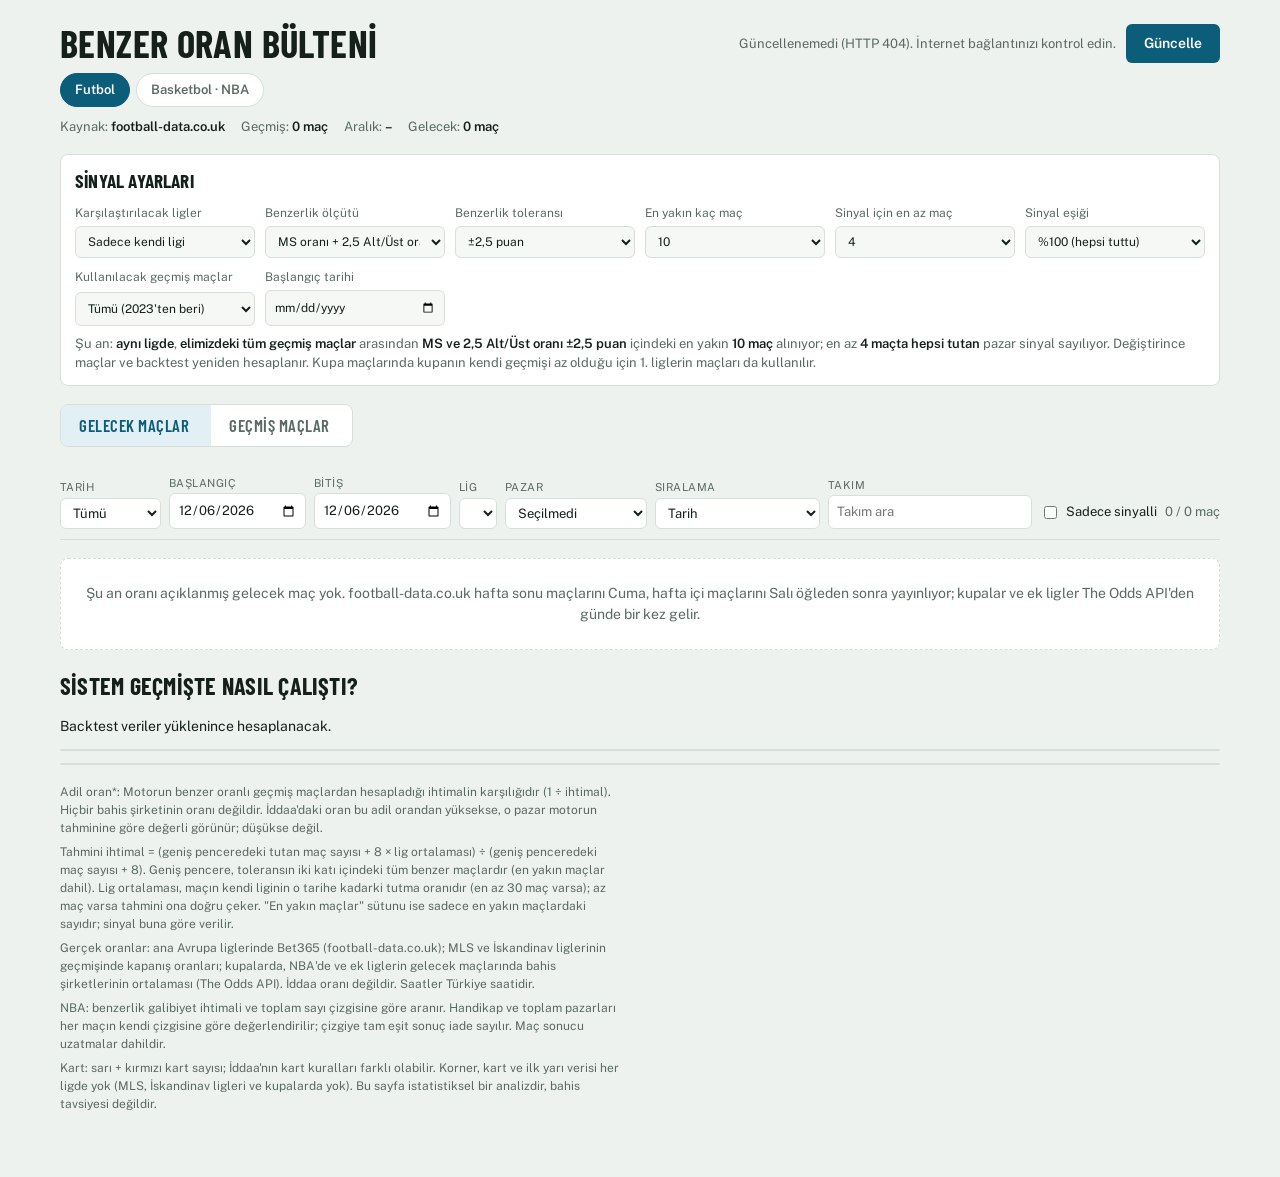
==== v1.html @ 1a9e3246 "Oran Bülteni v2: oranlardan model, 113 pazar, kendi oranını gir, geriye dönük test - index.html: yen" ====
<!doctype html>
<html lang="tr">
<head>
<meta charset="utf-8">
<meta name="viewport" content="width=device-width, initial-scale=1, viewport-fit=cover">
<title>Benzer Oran Bülteni</title>
<meta name="claude:viewport-fit-sides" content="cover">
<link rel="preconnect" href="https://fonts.googleapis.com">
<link rel="stylesheet" href="https://fonts.googleapis.com/css2?family=Barlow+Condensed:wght@500;600;700&family=Public+Sans:wght@400;500;600&family=IBM+Plex+Mono:wght@400;500&display=swap">
<style>
/* Düzen: başlıkta Güncelle tuşu ve Futbol / NBA seçimi; Gelecek / Geçmiş sekmeleri; filtre çubuğu (tarih, lig, pazar, sıralama); iddaa bülteni gibi maç satırları, açılınca tüm pazarlar ve benzer maçlar; üstte sinyal ayarları, altta backtest. */
:root {
  --bg: #eef2ef; --surface: #ffffff; --surface-2: #f6f8f6; --ink: #142019; --muted: #5a6a61; --line: #d6dfd8;
  --accent: #0b5d7a; --accent-soft: #e2eff4; --signal: #c98a06; --signal-soft: #fdf3dc;
  --hit: #1c8a55; --hit-soft: #e3f4ea; --miss: #c2410c; --miss-soft: #fbe9e1; --on-accent: #ffffff; --est: #7a4fb0;
  --f-display: "Barlow Condensed", "Arial Narrow", "Roboto Condensed", sans-serif;
  --f-body: "Public Sans", "Segoe UI", system-ui, -apple-system, sans-serif;
  --f-mono: "IBM Plex Mono", ui-monospace, "SFMono-Regular", Menlo, Consolas, monospace;
  color-scheme: light;
}
@media (prefers-color-scheme: dark) { :root:not([data-theme="light"]) {
  --bg: #0e1411; --surface: #151d19; --surface-2: #1a241f; --ink: #e5ece8; --muted: #95a59c; --line: #26332c;
  --accent: #62b6d3; --accent-soft: #15303a; --signal: #f0b43c; --signal-soft: #3a2d10;
  --hit: #4cc38a; --hit-soft: #133224; --miss: #f08158; --miss-soft: #3a1d12; --on-accent: #0e1411; --est: #c3a1ef; color-scheme: dark; } }
:root[data-theme="dark"] {
  --bg: #0e1411; --surface: #151d19; --surface-2: #1a241f; --ink: #e5ece8; --muted: #95a59c; --line: #26332c;
  --accent: #62b6d3; --accent-soft: #15303a; --signal: #f0b43c; --signal-soft: #3a2d10;
  --hit: #4cc38a; --hit-soft: #133224; --miss: #f08158; --miss-soft: #3a1d12; --on-accent: #0e1411; --est: #c3a1ef; color-scheme: dark; }
* { box-sizing: border-box; }
[hidden] { display: none !important; }
body { margin: 0; background: var(--bg); color: var(--ink); font: 14px/1.5 var(--f-body);
  padding-left: max(16px, env(safe-area-inset-left, 0px)); padding-right: max(16px, env(safe-area-inset-right, 0px)); }
body::before { content: ""; position: fixed; inset: 0 0 auto; height: env(safe-area-inset-top, 0px); z-index: 10; background: var(--bg); }
.wrap { max-width: 1160px; margin: 0 auto; padding-block: 24px 64px; display: grid; gap: 18px; }
h1, h2, h3 { font-family: var(--f-display); font-weight: 700; letter-spacing: .01em; margin: 0; text-wrap: balance; }
h1 { font-size: 2.4rem; line-height: 1; text-transform: uppercase; }
h2 { font-size: 1.5rem; text-transform: uppercase; }
a { color: var(--accent); }
.muted { color: var(--muted); }
header.top { display: grid; gap: 10px; }
.hrow { display: flex; flex-wrap: wrap; gap: 12px 20px; align-items: center; justify-content: space-between; }
.upd { display: flex; align-items: center; gap: 10px; flex-wrap: wrap; }
.upd-durum { font-size: 13px; color: var(--muted); }
.meta { display: flex; flex-wrap: wrap; gap: 6px 16px; color: var(--muted); font-size: 13px; }
.meta b { color: var(--ink); font-weight: 600; }
.btn { font: inherit; font-weight: 600; color: var(--on-accent); background: var(--accent); border: 0; border-radius: 6px; padding: 9px 18px; cursor: pointer; }
.btn[disabled] { opacity: .6; cursor: progress; }
.btn:focus-visible, select:focus-visible, input:focus-visible, summary:focus-visible { outline: 2px solid var(--accent); outline-offset: 2px; }
.tabs { display: inline-flex; border: 1px solid var(--line); border-radius: 8px; overflow: hidden; background: var(--surface); justify-self: start; }
.tabs button { font: inherit; font-family: var(--f-display); font-size: 1.05rem; font-weight: 600; text-transform: uppercase; letter-spacing: .03em; color: var(--muted); background: transparent; border: 0; padding: 8px 18px; cursor: pointer; }
.tabs button[aria-selected="true"] { background: var(--accent-soft); color: var(--accent); }
.tabs button span { font-family: var(--f-mono); font-size: 12px; margin-left: 4px; }
.spor { display: inline-flex; gap: 6px; flex-wrap: wrap; }
.spor button { font: inherit; font-weight: 600; font-size: 13px; color: var(--muted); background: var(--surface); border: 1px solid var(--line); border-radius: 999px; padding: 6px 14px; cursor: pointer; }
.spor button[aria-pressed="true"] { color: var(--on-accent); background: var(--accent); border-color: var(--accent); }
.spor button:focus-visible, .tabs button:focus-visible { outline: 2px solid var(--accent); outline-offset: 2px; }
.bar { background: var(--bg); padding-block: 10px; display: flex; flex-wrap: wrap; gap: 8px; align-items: end; border-bottom: 1px solid var(--line); }
@media (min-width: 900px) { .bar { position: sticky; top: env(safe-area-inset-top, 0px); z-index: 5; } }
.bar label { display: grid; gap: 2px; font-size: 11px; color: var(--muted); text-transform: uppercase; letter-spacing: .04em; }
.bar select, .bar input { font: inherit; font-size: 13px; color: var(--ink); background: var(--surface); border: 1px solid var(--line); border-radius: 6px; padding: 6px 8px; min-width: 0; max-width: 100%; text-transform: none; letter-spacing: 0; }
.bar .grow { flex: 1 1 160px; }
.bar .grow input { width: 100%; }
.bar .chk { display: inline-flex; grid-auto-flow: column; gap: 6px; align-items: center; font-size: 13px; color: var(--ink); text-transform: none; letter-spacing: 0; padding-bottom: 7px; }
.count { margin-left: auto; color: var(--muted); font-size: 13px; padding-bottom: 7px; }
.banner { background: var(--accent-soft); border: 1px solid var(--line); border-radius: 8px; padding: 10px 14px; font-size: 13px; }
.day h3 { font-size: 1.15rem; text-transform: uppercase; color: var(--muted); padding: 14px 2px 6px; }
.list { display: grid; gap: 6px; }
.fx { background: var(--surface); border: 1px solid var(--line); border-radius: 8px; }
.fx > button { all: unset; box-sizing: border-box; width: 100%; cursor: pointer; display: grid; align-items: center; gap: 6px 14px;
  grid-template-columns: 58px 50px minmax(0, 1fr) auto auto auto 16px; padding: 10px 12px; }
.fx > button:focus-visible { outline: 2px solid var(--accent); outline-offset: -2px; border-radius: 8px; }
.time { font-family: var(--f-mono); font-size: 13px; line-height: 1.25; }
.time small { display: block; color: var(--muted); font-size: 11px; }
.lg { font-family: var(--f-display); font-weight: 600; font-size: 13px; letter-spacing: .04em; color: var(--accent); background: var(--accent-soft); border-radius: 4px; padding: 1px 6px; justify-self: start; }
.teams { min-width: 0; font-weight: 600; overflow-wrap: anywhere; }
.teams .res { font-family: var(--f-mono); font-weight: 500; margin-left: 8px; color: var(--muted); white-space: nowrap; }
.teams .gec { font-size: 11px; font-weight: 500; margin-left: 6px; padding: 0 6px; border-radius: 999px; border: 1px dashed var(--muted); color: var(--muted); white-space: nowrap; }
.odds { display: flex; gap: 4px; }
.odd { font-family: var(--f-mono); font-size: 13px; min-width: 46px; text-align: center; padding: 3px 4px; border-radius: 4px; background: var(--surface-2); border: 1px solid var(--line); }
.odd small { display: block; font-size: 10px; color: var(--muted); font-family: var(--f-body); }
.pick { font-size: 12px; border: 1px dashed var(--est); border-radius: 6px; padding: 3px 8px; display: grid; line-height: 1.3; min-width: 120px; }
.pick b { font-family: var(--f-mono); font-weight: 500; font-size: 13px; }
.pick .e { color: var(--est); font-family: var(--f-mono); }
.pick.hit { border-style: solid; border-color: var(--hit); background: var(--hit-soft); }
.pick.miss { border-style: solid; border-color: var(--miss); background: var(--miss-soft); }
.pick-bos { display: none; }
.chips { display: flex; flex-wrap: wrap; gap: 4px; justify-content: flex-end; max-width: 260px; }
.chip { font-size: 12px; padding: 2px 8px; border-radius: 999px; background: var(--signal-soft); color: var(--ink); border: 1px solid var(--signal); white-space: nowrap; }
.chip.hit { background: var(--hit-soft); border-color: var(--hit); }
.chip.miss { background: var(--miss-soft); border-color: var(--miss); }
.chip.none { background: transparent; border-color: var(--line); color: var(--muted); }
.caret { color: var(--muted); transition: transform .15s; }
.fx.open .caret { transform: rotate(90deg); }
@media (prefers-reduced-motion: reduce) { .caret { transition: none; } }
.fx:not(.open) > .detail { display: none; }
.detail { border-top: 1px solid var(--line); padding: 12px; display: grid; gap: 14px; }
.legend { display: flex; flex-wrap: wrap; gap: 6px 16px; font-size: 12px; color: var(--muted); }
.legend .e { color: var(--est); font-weight: 600; }
.scroll { overflow-x: auto; }
table { border-collapse: collapse; width: 100%; font-size: 13px; }
th { text-align: left; font-weight: 600; font-size: 11px; text-transform: uppercase; letter-spacing: .05em; color: var(--muted); padding: 6px 8px; border-bottom: 1px solid var(--line); white-space: nowrap; }
td { padding: 5px 8px; border-bottom: 1px solid var(--line); white-space: nowrap; }
td.n, th.n { text-align: right; font-family: var(--f-mono); font-variant-numeric: tabular-nums; }
td.est { color: var(--est); }
tr.grp td { font-family: var(--f-display); font-weight: 600; font-size: 13px; text-transform: uppercase; letter-spacing: .05em; color: var(--muted); background: var(--surface-2); padding-top: 8px; }
tr.sig td:first-child { box-shadow: inset 3px 0 0 var(--signal); }
.mk { display: inline-block; padding: 0 4px; border-radius: 3px; }
.mk.on { background: var(--accent-soft); color: var(--accent); font-weight: 600; }
.ok { color: var(--hit); font-weight: 600; }
.no { color: var(--miss); font-weight: 600; }
.empty { padding: 24px; text-align: center; color: var(--muted); background: var(--surface); border: 1px dashed var(--line); border-radius: 8px; }
.panel { background: var(--surface); border: 1px solid var(--line); border-radius: 8px; padding: 12px 14px; display: grid; gap: 8px; }
.panel h2 { font-size: 1.2rem; }
.form { display: grid; grid-template-columns: repeat(auto-fit, minmax(170px, 1fr)); gap: 10px; }
.ayar-ozet { margin: 0; font-size: 13px; color: var(--muted); }
.ayar-ozet b { color: var(--ink); font-weight: 600; }
.form label { display: grid; gap: 4px; font-size: 12px; color: var(--muted); }
.form select, .form input { font: inherit; color: var(--ink); background: var(--surface-2); border: 1px solid var(--line); border-radius: 6px; padding: 7px 8px; min-width: 0; }
section.bt { display: grid; gap: 12px; }
.bt .lead { max-width: 75ch; margin: 0; }
.bt table td.good { color: var(--hit); font-weight: 600; }
.bt table td.bad { color: var(--miss); font-weight: 600; }
.bt-wrap { background: var(--surface); border: 1px solid var(--line); border-radius: 8px; }
.foot { font-size: 12px; color: var(--muted); max-width: 80ch; display: grid; gap: 6px; }
.foot p { margin: 0; }
@media (max-width: 820px) {
  .fx > button { grid-template-columns: 50px 46px minmax(0, 1fr) 16px; }
  .fx > button .odds, .fx > button .pick, .fx > button .chips { grid-column: 1 / -1; }
  .fx > button .chips { justify-content: flex-start; max-width: none; }
  .fx > button .caret { grid-row: 1; grid-column: 4; }
  h1 { font-size: 1.9rem; }
}
</style>

</head>
<body>
<div class="wrap">
  <header class="top">
    <div class="hrow">
      <h1>Benzer Oran Bülteni</h1>
      <div class="upd"><span class="upd-durum" id="upd-durum"></span><button class="btn" type="button" id="guncelle">Güncelle</button></div>
    </div>
    <div class="spor" role="group" aria-label="Spor">
      <button type="button" id="spor-futbol" aria-pressed="true">Futbol</button>
      <button type="button" id="spor-nba" aria-pressed="false">Basketbol · NBA</button>
    </div>
    <div class="meta" id="meta"><span>Veri yükleniyor…</span></div>
  </header>

  <section class="panel" id="ayarlar" aria-labelledby="ayar-baslik">
    <h2 id="ayar-baslik">Sinyal ayarları</h2>
    <div class="form">
      <label for="a-havuz" id="s-havuz">Karşılaştırılacak ligler
        <select id="a-havuz"><option value="kendi">Sadece kendi ligi</option><option value="ulke">Aynı ülkenin ligleri</option><option value="seviye">Aynı seviyedeki ligler (ör. tüm 1. ligler)</option><option value="tum">Tüm ligler</option></select></label>
      <label for="a-au" id="s-au">Benzerlik ölçütü
        <select id="a-au"><option value="msau">MS oranı + 2,5 Alt/Üst oranı</option><option value="ms">Sadece MS oranı</option></select></label>
      <label for="a-tol">Benzerlik toleransı
        <select id="a-tol"><option value="0.015">±1,5 puan</option><option value="0.02">±2 puan</option><option value="0.025">±2,5 puan</option><option value="0.03">±3 puan</option><option value="0.04">±4 puan</option><option value="0.05">±5 puan</option></select></label>
      <label for="a-ttol" id="s-ttol" hidden>Toplam sayı çizgisi toleransı
        <select id="a-ttol"><option value="2">±2 sayı</option><option value="3">±3 sayı</option><option value="4">±4 sayı</option><option value="6">±6 sayı</option><option value="8">±8 sayı</option></select></label>
      <label for="a-max">En yakın kaç maç
        <select id="a-max"><option>5</option><option>8</option><option>10</option><option>15</option><option>20</option><option>30</option></select></label>
      <label for="a-min">Sinyal için en az maç
        <select id="a-min"><option>3</option><option>4</option><option>5</option><option>6</option><option>8</option><option>10</option></select></label>
      <label for="a-esik">Sinyal eşiği
        <select id="a-esik"><option value="1">%100 (hepsi tuttu)</option><option value="0.9">%90</option><option value="0.8">%80</option></select></label>
      <label for="a-gecmis">Kullanılacak geçmiş maçlar
        <select id="a-gecmis"><option value="tum">Tümü (2023'ten beri)</option><option value="sezon">Bu sezon</option><option value="2sezon">Son 2 sezon</option><option value="12ay">Son 12 ay</option><option value="6ay">Son 6 ay</option><option value="ozel">Seçtiğim tarihten itibaren</option></select></label>
      <label for="a-gbas">Başlangıç tarihi
        <input type="date" id="a-gbas"></label>
    </div>
    <p class="ayar-ozet" id="ayar-ozet"></p>
  </section>

  <div class="tabs" role="tablist" aria-label="Maçlar">
    <button type="button" role="tab" id="tab-g" aria-selected="true">Gelecek maçlar<span id="n-g"></span></button>
    <button type="button" role="tab" id="tab-p" aria-selected="false">Geçmiş maçlar<span id="n-p"></span></button>
  </div>

  <div class="bar">
    <label for="f-hizli">Tarih
      <select id="f-hizli"></select></label>
    <label for="f-bas">Başlangıç <input type="date" id="f-bas"></label>
    <label for="f-bit">Bitiş <input type="date" id="f-bit"></label>
    <label for="f-lig">Lig <select id="f-lig"></select></label>
    <label for="f-pazar">Pazar <select id="f-pazar"></select></label>
    <label for="f-sira">Sıralama <select id="f-sira"><option value="tarih">Tarih</option><option value="ihtimal">Seçili pazarın ihtimali</option></select></label>
    <label for="f-ara" class="grow">Takım <input id="f-ara" type="search" placeholder="Takım ara"></label>
    <label class="chk"><input id="f-sinyal" type="checkbox"> Sadece sinyalli</label>
    <span class="count" id="f-count"></span>
  </div>
  <div class="banner" id="banner" hidden></div>
  <div id="fixtures"><div class="empty">Veri yükleniyor…</div></div>

  <section class="bt">
    <h2>Sistem geçmişte nasıl çalıştı?</h2>
    <p class="lead" id="bt-lead">Backtest veriler yüklenince hesaplanacak.</p>
    <div class="bt-wrap scroll"><table id="bt-table"></table></div>
    <div class="bt-wrap scroll"><table id="bt-lig"></table></div>
  </section>

  <footer class="foot" id="foot"></footer>
</div>
<script>
(function () {
  "use strict";
  // ================================================================ sabitler
  const LIGLER = {
    E0: "İngiltere Premier Lig", E1: "İngiltere Championship", E2: "İngiltere League One", E3: "İngiltere League Two",
    EC: "İngiltere National League", SC0: "İskoçya Premiership", SC1: "İskoçya Championship", SC2: "İskoçya League One",
    SC3: "İskoçya League Two", D1: "Almanya Bundesliga", D2: "Almanya 2. Bundesliga", I1: "İtalya Serie A", I2: "İtalya Serie B",
    SP1: "İspanya La Liga", SP2: "İspanya La Liga 2", F1: "Fransa Ligue 1", F2: "Fransa Ligue 2", N1: "Hollanda Eredivisie",
    B1: "Belçika Pro Lig", P1: "Portekiz Liga", T1: "Türkiye Süper Lig", G1: "Yunanistan Süper Lig",
    USA: "ABD MLS", SWE: "İsveç Allsvenskan", NOR: "Norveç Eliteserien", DNK: "Danimarka Superliga", FIN: "Finlandiya Veikkausliiga",
    CL: "Şampiyonlar Ligi", EL: "Avrupa Ligi", ECL: "Konferans Ligi", NBA: "NBA"
  };
  const ULKE = { E0: "ENG", E1: "ENG", E2: "ENG", E3: "ENG", EC: "ENG", SC0: "SCO", SC1: "SCO", SC2: "SCO", SC3: "SCO", D1: "GER", D2: "GER",
    I1: "ITA", I2: "ITA", SP1: "ESP", SP2: "ESP", F1: "FRA", F2: "FRA", N1: "NED", B1: "BEL", P1: "POR", T1: "TUR", G1: "GRE",
    USA: "USA", SWE: "SWE", NOR: "NOR", DNK: "DNK", FIN: "FIN", CL: "EUR", EL: "EUR", ECL: "EUR" };
  const SEVIYE = { E0: 1, E1: 2, E2: 3, E3: 4, EC: 5, SC0: 1, SC1: 2, SC2: 3, SC3: 4, D1: 1, D2: 2, I1: 1, I2: 2, SP1: 1, SP2: 2,
    F1: 1, F2: 2, N1: 1, B1: 1, P1: 1, T1: 1, G1: 1, USA: 1, SWE: 1, NOR: 1, DNK: 1, FIN: 1, CL: 1, EL: 1, ECL: 1 };
  const KUPA = new Set(["CL", "EL", "ECL"]);
  const OK_AD = ["Bet365", "Piyasa ortalaması", "Pinnacle", "En yüksek oran", "Pinnacle (kapanış)", "Piyasa ortalaması (kapanış)", "Bahis şirketleri ortalaması"];

  const g = m => m.ms[0] + m.ms[1];
  // [kod, etiket, grup, gereken alan, test (null = iade), gerçek oran alanı]
  const FUTBOL_PAZARLAR = [
    ["MS1", "MS 1", "Maç sonucu", "ms", m => m.ms[0] > m.ms[1], "o1"],
    ["MSX", "MS X", "Maç sonucu", "ms", m => m.ms[0] === m.ms[1], "ox"],
    ["MS2", "MS 2", "Maç sonucu", "ms", m => m.ms[0] < m.ms[1], "o2"],
    ["CS1X", "Çifte şans 1X", "Maç sonucu", "ms", m => m.ms[0] >= m.ms[1]],
    ["CSX2", "Çifte şans X2", "Maç sonucu", "ms", m => m.ms[0] <= m.ms[1]],
    ["CS12", "Çifte şans 12", "Maç sonucu", "ms", m => m.ms[0] !== m.ms[1]],
    ["U15", "1,5 Üst", "Toplam gol", "ms", m => g(m) >= 2],
    ["A15", "1,5 Alt", "Toplam gol", "ms", m => g(m) <= 1],
    ["U25", "2,5 Üst", "Toplam gol", "ms", m => g(m) >= 3, "ou"],
    ["A25", "2,5 Alt", "Toplam gol", "ms", m => g(m) <= 2, "oa"],
    ["U35", "3,5 Üst", "Toplam gol", "ms", m => g(m) >= 4],
    ["A35", "3,5 Alt", "Toplam gol", "ms", m => g(m) <= 3],
    ["U45", "4,5 Üst", "Toplam gol", "ms", m => g(m) >= 5],
    ["A45", "4,5 Alt", "Toplam gol", "ms", m => g(m) <= 4],
    ["KGV", "KG Var", "Karşılıklı gol", "ms", m => m.ms[0] > 0 && m.ms[1] > 0],
    ["KGY", "KG Yok", "Karşılıklı gol", "ms", m => m.ms[0] === 0 || m.ms[1] === 0],
    ["EV05U", "Ev 0,5 Üst", "Ev sahibi golü", "ms", m => m.ms[0] >= 1],
    ["EV05A", "Ev 0,5 Alt", "Ev sahibi golü", "ms", m => m.ms[0] === 0],
    ["EV15U", "Ev 1,5 Üst", "Ev sahibi golü", "ms", m => m.ms[0] >= 2],
    ["EV15A", "Ev 1,5 Alt", "Ev sahibi golü", "ms", m => m.ms[0] <= 1],
    ["EV25U", "Ev 2,5 Üst", "Ev sahibi golü", "ms", m => m.ms[0] >= 3],
    ["DEP05U", "Dep 0,5 Üst", "Deplasman golü", "ms", m => m.ms[1] >= 1],
    ["DEP05A", "Dep 0,5 Alt", "Deplasman golü", "ms", m => m.ms[1] === 0],
    ["DEP15U", "Dep 1,5 Üst", "Deplasman golü", "ms", m => m.ms[1] >= 2],
    ["DEP15A", "Dep 1,5 Alt", "Deplasman golü", "ms", m => m.ms[1] <= 1],
    ["DEP25U", "Dep 2,5 Üst", "Deplasman golü", "ms", m => m.ms[1] >= 3],
    ["IY1", "İY 1", "İlk yarı", "iy", m => m.iy[0] > m.iy[1]],
    ["IYX", "İY X", "İlk yarı", "iy", m => m.iy[0] === m.iy[1]],
    ["IY2", "İY 2", "İlk yarı", "iy", m => m.iy[0] < m.iy[1]],
    ["IY05U", "İY 0,5 Üst", "İlk yarı", "iy", m => m.iy[0] + m.iy[1] >= 1],
    ["IY05A", "İY 0,5 Alt", "İlk yarı", "iy", m => m.iy[0] + m.iy[1] === 0],
    ["IY15U", "İY 1,5 Üst", "İlk yarı", "iy", m => m.iy[0] + m.iy[1] >= 2],
    ["IY15A", "İY 1,5 Alt", "İlk yarı", "iy", m => m.iy[0] + m.iy[1] <= 1],
    ["IYKGV", "İY KG Var", "İlk yarı", "iy", m => m.iy[0] > 0 && m.iy[1] > 0],
    ["IY2Y05U", "2. yarı 0,5 Üst", "İkinci yarı", "iy", m => g(m) - m.iy[0] - m.iy[1] >= 1],
    ["IY2Y15U", "2. yarı 1,5 Üst", "İkinci yarı", "iy", m => g(m) - m.iy[0] - m.iy[1] >= 2],
    ["K75U", "Korner 7,5 Üst", "Korner", "korner", m => m.korner >= 8],
    ["K85U", "Korner 8,5 Üst", "Korner", "korner", m => m.korner >= 9],
    ["K85A", "Korner 8,5 Alt", "Korner", "korner", m => m.korner <= 8],
    ["K95U", "Korner 9,5 Üst", "Korner", "korner", m => m.korner >= 10],
    ["K95A", "Korner 9,5 Alt", "Korner", "korner", m => m.korner <= 9],
    ["K105U", "Korner 10,5 Üst", "Korner", "korner", m => m.korner >= 11],
    ["K105A", "Korner 10,5 Alt", "Korner", "korner", m => m.korner <= 10],
    ["K115A", "Korner 11,5 Alt", "Korner", "korner", m => m.korner <= 11],
    ["C25U", "Kart 2,5 Üst", "Kart", "kart", m => m.kart >= 3],
    ["C35U", "Kart 3,5 Üst", "Kart", "kart", m => m.kart >= 4],
    ["C35A", "Kart 3,5 Alt", "Kart", "kart", m => m.kart <= 3],
    ["C45U", "Kart 4,5 Üst", "Kart", "kart", m => m.kart >= 5],
    ["C45A", "Kart 4,5 Alt", "Kart", "kart", m => m.kart <= 4],
    ["C55U", "Kart 5,5 Üst", "Kart", "kart", m => m.kart >= 6],
    ["C55A", "Kart 5,5 Alt", "Kart", "kart", m => m.kart <= 5]
  ];
  const fark = m => m.ms[0] - m.ms[1];
  const iade = (v, kosul) => v === 0 ? null : kosul;
  const bant = (a, b) => m => { const f = fark(m); return f >= a && f <= b; };
  const NBA_PAZARLAR = [
    ["N_MS1", "Ev sahibi kazanır", "Maç sonucu (uzatmalar dahil)", "ms", m => fark(m) > 0, "o1"],
    ["N_MS2", "Deplasman kazanır", "Maç sonucu (uzatmalar dahil)", "ms", m => fark(m) < 0, "o2"],
    ["N_HEV", "Ev handikabı kapatır", "Handikap (maçın kendi çizgisi)", "hnd", m => iade(fark(m) + m.hnd, fark(m) + m.hnd > 0), "hO1"],
    ["N_HDEP", "Deplasman handikabı kapatır", "Handikap (maçın kendi çizgisi)", "hnd", m => iade(fark(m) + m.hnd, fark(m) + m.hnd < 0), "hO2"],
    ["N_UST", "Toplam Üst", "Toplam sayı (maçın kendi çizgisi)", "tot", m => iade(g(m) - m.tot, g(m) > m.tot), "tO"],
    ["N_ALT", "Toplam Alt", "Toplam sayı (maçın kendi çizgisi)", "tot", m => iade(g(m) - m.tot, g(m) < m.tot), "tU"],
    ["N_EVU", "Ev takım toplamı Üst", "Takım sayıları (çizgiden hesaplanan)", "evT", m => iade(m.ms[0] - m.evT, m.ms[0] > m.evT)],
    ["N_EVA", "Ev takım toplamı Alt", "Takım sayıları (çizgiden hesaplanan)", "evT", m => iade(m.ms[0] - m.evT, m.ms[0] < m.evT)],
    ["N_DEPU", "Deplasman takım toplamı Üst", "Takım sayıları (çizgiden hesaplanan)", "depT", m => iade(m.ms[1] - m.depT, m.ms[1] > m.depT)],
    ["N_DEPA", "Deplasman takım toplamı Alt", "Takım sayıları (çizgiden hesaplanan)", "depT", m => iade(m.ms[1] - m.depT, m.ms[1] < m.depT)],
    ["N_E1", "Ev 1-5 farkla", "Kazanma farkı", "ms", bant(1, 5)],
    ["N_E6", "Ev 6-10 farkla", "Kazanma farkı", "ms", bant(6, 10)],
    ["N_E11", "Ev 11-15 farkla", "Kazanma farkı", "ms", bant(11, 15)],
    ["N_E16", "Ev 16+ farkla", "Kazanma farkı", "ms", bant(16, 999)],
    ["N_D1", "Deplasman 1-5 farkla", "Kazanma farkı", "ms", bant(-5, -1)],
    ["N_D6", "Deplasman 6-10 farkla", "Kazanma farkı", "ms", bant(-10, -6)],
    ["N_D11", "Deplasman 11-15 farkla", "Kazanma farkı", "ms", bant(-15, -11)],
    ["N_D16", "Deplasman 16+ farkla", "Kazanma farkı", "ms", bant(-999, -16)],
    ["N_TEK", "Toplam tek", "Tek / çift", "ms", m => g(m) % 2 === 1],
    ["N_CIFT", "Toplam çift", "Tek / çift", "ms", m => g(m) % 2 === 0]
  ];
  function sporKur(ad, pazarlar) {
    const PZ = {}; pazarlar.forEach((p, i) => PZ[p[0]] = { label: p[1], grup: p[2], i });
    return { ad, PAZARLAR: pazarlar, PZ, P: pazarlar.length, TUM: [], GRUP: {}, FIK: [], ONEK: {}, HAVUZ: {}, SON_GUN: 0, ILK_GUN: 0, GECICI_SAY: 0 };
  }
  const SP = { futbol: sporKur("futbol", FUTBOL_PAZARLAR), nba: sporKur("nba", NBA_PAZARLAR) };
  const sporOf = m => m.lig === "NBA" ? SP.nba : SP.futbol;
  const sonucu = (pz, m) => { if (m[pz[3]] == null) return null; const r = pz[4](m); return r == null ? null : !!r; };

  // ================================================================ tarih
  const GMS = 864e5;
  const gunNo = (y, mo, d) => Math.round(Date.UTC(y, mo - 1, d) / GMS);
  const bugun = (() => { const n = new Date(); return gunNo(n.getFullYear(), n.getMonth() + 1, n.getDate()); })();
  const tOf = gn => new Date(gn * GMS);
  const iso = gn => tOf(gn).toISOString().slice(0, 10);
  const isoGun = s => { if (!s) return null; const [y, m, d] = s.split("-").map(Number); return gunNo(y, m, d); };
  const GUN = ["Pazar", "Pazartesi", "Salı", "Çarşamba", "Perşembe", "Cuma", "Cumartesi"];
  const AY = ["Ocak", "Şubat", "Mart", "Nisan", "Mayıs", "Haziran", "Temmuz", "Ağustos", "Eylül", "Ekim", "Kasım", "Aralık"];
  const uzunTarih = gn => { const d = tOf(gn); return d.getUTCDate() + " " + AY[d.getUTCMonth()] + " " + GUN[d.getUTCDay()]; };
  const kisaTarih = gn => { const d = tOf(gn); return String(d.getUTCDate()).padStart(2, "0") + "." + String(d.getUTCMonth() + 1).padStart(2, "0") + "." + String(d.getUTCFullYear()).slice(2); };
  const sezonBasi = gn => { const d = tOf(gn); const y = d.getUTCMonth() >= 6 ? d.getUTCFullYear() : d.getUTCFullYear() - 1; return gunNo(y, 7, 1); };

  // ================================================================ veri
  function sVektor(m) {
    const S = sporOf(m); if (!m.ms) return m;
    m.s = new Int8Array(S.P);
    for (let k = 0; k < S.P; k++) { const r = sonucu(S.PAZARLAR[k], m); m.s[k] = r == null ? -1 : r ? 1 : 0; }
    return m;
  }
  function mac(lig, gun, saat, ev, dep, o1, ox, o2, ou, oa, ms, iy, korner, kart, gecici, ok) {
    const s = 1 / o1 + 1 / ox + 1 / o2;
    const m = { lig, gun, saat: saat || "", ev, dep, o1, ox, o2, ou: ou || null, oa: oa || null,
      p1: (1 / o1) / s, px: (1 / ox) / s, p2: (1 / o2) / s, pu: null, ms: ms || null, iy: iy || null,
      korner: korner == null ? null : korner, kart: kart == null ? null : kart, gecici: !!gecici, ok: ok == null ? 0 : ok, s: null };
    if (ou && oa) { const su = 1 / ou + 1 / oa; m.pu = (1 / ou) / su; }
    return sVektor(m);
  }
  function nbaMac(gun, saat, ev, dep, ml1, ml2, hnd10, hO1, hO2, tot10, tO, tU, skor) {
    const o = x => x ? x / 100 : null, o1 = o(ml1), o2 = o(ml2), s = 1 / o1 + 1 / o2;
    const hnd = hnd10 == null ? null : hnd10 / 10, tot = tot10 == null ? null : tot10 / 10;
    const m = { lig: "NBA", gun, saat: saat || "", ev, dep, o1, o2, ox: null, p1: (1 / o1) / s, p2: (1 / o2) / s, px: 0,
      hnd, hO1: o(hO1), hO2: o(hO2), tot, tO: o(tO), tU: o(tU), pu: tot,
      evT: tot != null && hnd != null ? (tot - hnd) / 2 : null, depT: tot != null && hnd != null ? (tot + hnd) / 2 : null,
      ms: skor || null, iy: null, korner: null, kart: null, gecici: false, ok: 6, s: null };
    return sVektor(m);
  }
  const mKey = m => m.lig + "|" + m.gun + "|" + m.ev + "|" + m.dep;
  let OLUSTURMA = null, ODDS_API = null;
  function veriAc(V) {
    const T = V.takim, L = V.lig, o = x => x ? x / 100 : null;
    const F = SP.futbol, N = SP.nba;
    const sonuclu = (r, gec) => mac(L[r[0]], r[1], r[2], T[r[3]], T[r[4]], r[11] / 100, r[12] / 100, r[13] / 100, o(r[14]), o(r[15]),
      [r[5], r[6]], r[7] == null ? null : [r[7], r[8]], r[9], r[10], gec, r[16]);
    F.TUM = V.m.map(r => sonuclu(r, false));
    const var_ = new Set(F.TUM.map(mKey));
    const gec = (V.g || []).map(r => sonuclu(r, true)).filter(m => !var_.has(mKey(m)));
    F.GECICI_SAY = gec.length; gec.forEach(m => { F.TUM.push(m); var_.add(mKey(m)); });
    F.FIK = (V.f || []).map(r => mac(L[r[0]], r[1], r[2], T[r[3]], T[r[4]], r[5] / 100, r[6] / 100, r[7] / 100, o(r[8]), o(r[9]),
      null, null, null, null, false, r[10])).filter(m => !var_.has(mKey(m)));
    const nb = V.nba || { m: [], f: [] };
    N.TUM = nb.m.map(r => nbaMac(r[0], r[1], T[r[2]], T[r[3]], r[6], r[7], r[8], r[9], r[10], r[11], r[12], r[13], [r[4], r[5]]));
    N.FIK = nb.f.map(r => nbaMac(r[0], r[1], T[r[2]], T[r[3]], r[4], r[5], r[6], r[7], r[8], r[9], r[10], r[11], null));
    OLUSTURMA = V.olusturma || null; ODDS_API = V.odds_api || null;
    for (const S of [F, N]) {
      S.GRUP = {};
      S.TUM.forEach(m => (S.GRUP[m.lig] = S.GRUP[m.lig] || []).push(m));
      Object.values(S.GRUP).forEach(l => l.sort((a, b) => a.gun - b.gun || a.saat.localeCompare(b.saat)));
      S.SON_GUN = S.TUM.reduce((a, m) => Math.max(a, m.gun), 0);
      S.ILK_GUN = S.TUM.reduce((a, m) => Math.min(a, m.gun), Infinity);
      onekHazirla(S); havuzKur(S);
    }
  }
  // Her lig için pazar bazında birikimli sayılar (lig ortalamasını hızlı vermek için)
  function onekHazirla(S) {
    S.ONEK = {};
    for (const [lk, l] of Object.entries(S.GRUP)) {
      const N = l.length, P = S.P, n = new Int32Array((N + 1) * P), h = new Int32Array((N + 1) * P);
      for (let i = 0; i < N; i++) { const s = l[i].s; for (let k = 0; k < P; k++) {
        n[(i + 1) * P + k] = n[i * P + k] + (s[k] < 0 ? 0 : 1); h[(i + 1) * P + k] = h[i * P + k] + (s[k] > 0 ? 1 : 0); } }
      S.ONEK[lk] = { n, h };
    }
  }
  function ligOrt(S, lk, bas, bitis, k) {
    const o = S.ONEK[lk]; if (!o) return null;
    const n = o.n[bitis * S.P + k] - o.n[bas * S.P + k];
    return n >= 30 ? (o.h[bitis * S.P + k] - o.h[bas * S.P + k]) / n : null;
  }
  const ONCUL = 8; // az veride tahmini lig ortalamasına çeken ağırlık (8 sanal maç)

  // Karşılaştırma havuzu: benzer maçların aranacağı maç grubu
  function havuzAnahtar(S, lig) {
    if (S.ad === "nba") return "NBA";
    if (A.havuz === "tum") return "*";
    if (KUPA.has(lig)) return A.havuz === "seviye" ? "S:1" : "K:" + lig; // kupalar: kendi kupası + 1. ligler
    if (A.havuz === "ulke") return "U:" + ULKE[lig];
    if (A.havuz === "seviye") return "S:" + SEVIYE[lig];
    return lig;
  }
  function uye(anahtar, m) {
    if (anahtar === "*" || anahtar === "NBA") return true;
    const t = anahtar.slice(0, 2), v = anahtar.slice(2);
    if (t === "K:") return m.lig === v || SEVIYE[m.lig] === 1;
    if (t === "U:") return ULKE[m.lig] === v;
    if (t === "S:") return String(SEVIYE[m.lig]) === v;
    return m.lig === anahtar;
  }
  function havuzKur(S) {
    S.HAVUZ = {};
    const anahtarlar = new Set(S.TUM.concat(S.FIK).map(m => havuzAnahtar(S, m.lig)));
    for (const k of anahtarlar) {
      const l = S.TUM.filter(m => uye(k, m)).sort((a, b) => a.gun - b.gun || a.saat.localeCompare(b.saat));
      const N = l.length, G = new Int32Array(N), P1 = new Float64Array(N), P2 = new Float64Array(N), PX = new Float64Array(N), PU = new Float64Array(N);
      let puSay = 0;
      l.forEach((m, i) => { G[i] = m.gun; P1[i] = m.p1; P2[i] = m.p2; PX[i] = m.px; PU[i] = m.pu == null ? NaN : m.pu; if (m.pu != null) puSay++; });
      S.HAVUZ[k] = { l, G, P1, P2, PX, PU, puOran: N ? puSay / N : 0 };
    }
  }

  // ================================================================ analiz
  function bitisBul(l, gun) { let lo = 0, hi = l.length; while (lo < hi) { const md = (lo + hi) >> 1; if (l[md].gun < gun) lo = md + 1; else hi = md; } return lo; }
  function bitisBulG(G, gun) { let lo = 0, hi = G.length; while (lo < hi) { const md = (lo + hi) >> 1; if (G[md] < gun) lo = md + 1; else hi = md; } return lo; }
  // yakin: ±tol içinde (mesafeyle), genis: ±2·tol içinde. tolU: toplam çizgisi toleransı (futbolda ihtimal, NBA'de sayı).
  function tara(t, H, bas, bitis, tol, tolU, auVar) {
    const tol2 = tol * 2, tolU2 = tolU * 2, oran = tolU ? tol / tolU : 1, yakin = [], genis = [];
    const a1 = t.p1, a2 = t.p2, ax = t.px, au = t.pu;
    const P1 = H.P1, P2 = H.P2, PX = H.PX, PU = H.PU;
    for (let i = bas; i < bitis; i++) {
      const d1 = Math.abs(a1 - P1[i]); if (d1 > tol2) continue;
      const d2 = Math.abs(a2 - P2[i]); if (d2 > tol2) continue;
      let d = d1 > d2 ? d1 : d2; const dx = Math.abs(ax - PX[i]); if (dx > d) d = dx;
      if (auVar) { const pu = PU[i]; if (pu !== pu) continue; const du = Math.abs(au - pu); if (du > tolU2) continue; const dn = du * oran; if (dn > d) d = dn; }
      genis.push(i); if (d <= tol) yakin.push([d, i]);
    }
    yakin.sort((x, y) => x[0] - y[0] || H.G[y[1]] - H.G[x[1]]);
    return { yakin, genis };
  }
  function sinirlar(t) {
    const S = sporOf(t), H = S.HAVUZ[havuzAnahtar(S, t.lig)], L = S.GRUP[t.lig] || [];
    const tolU = S.ad === "nba" ? A.ttol : A.tol;
    const auVar = t.pu != null && H != null && H.puOran > 0.5 && (S.ad === "nba" || A.au !== "ms");
    return { S, H, tolU, auVar, bas: H ? (GBAS == null ? 0 : bitisBulG(H.G, GBAS)) : 0, bitis: H ? bitisBulG(H.G, t.gun) : 0,
      la: GBAS == null ? 0 : bitisBul(L, GBAS), lb: bitisBul(L, t.gun) };
  }
  function analiz(t) {
    const { S, H, tolU, auVar, bas, bitis, la, lb } = sinirlar(t), P = S.P;
    const n = new Int32Array(P), h = new Int32Array(P), gn = new Int32Array(P), gh = new Int32Array(P);
    let benzer = [];
    if (H && bitis > bas) {
      const { yakin, genis } = tara(t, H, bas, bitis, A.tol, tolU, auVar);
      const sec = yakin.slice(0, A.max).map(x => x[1]), secSet = new Set(sec);
      benzer = sec.map(i => H.l[i]);
      for (const i of sec) { const s = H.l[i].s; for (let k = 0; k < P; k++) if (s[k] >= 0) { n[k]++; h[k] += s[k]; } }
      for (const i of genis) { if (secSet.has(i)) continue; const s = H.l[i].s; for (let k = 0; k < P; k++) if (s[k] >= 0) { gn[k]++; gh[k] += s[k]; } }
    }
    const pazar = S.PAZARLAR.map((pz, k) => {
      const tn = n[k] + gn[k], lo = ligOrt(S, t.lig, la, lb, k);
      const tah = lo == null ? (tn ? (h[k] + gh[k]) / tn : null) : (h[k] + gh[k] + ONCUL * lo) / (tn + ONCUL);
      return { kod: pz[0], n: n[k], h: h[k], normal: gn[k] ? gh[k] / gn[k] : null, ng: gn[k], tah, tn, lo, gh: gh[k],
        sinyal: n[k] >= A.min && n[k] > 0 && h[k] / n[k] >= A.esik - 1e-9 };
    });
    return { benzer, pazar, auVar };
  }

  // Backtest: her maç sadece kendinden önceki maçlarla analiz edilir. Parça parça çalışır, sayfa donmaz.
  async function backtest(S, iptal, ilerle) {
    const P = S.P;
    const testBas = S.ad === "nba" ? Math.max(S.ILK_GUN + 21, GBAS == null ? -Infinity : GBAS)
      : Math.max(gunNo(tOf(sezonBasi(S.ILK_GUN)).getUTCFullYear() + 1, 7, 1), GBAS == null ? -Infinity : GBAS);
    const top = {}; S.PAZARLAR.forEach(p => top[p[0]] = { s: 0, t: 0, nt: 0, pt: 0, pn: 0, kar: 0, on: 0, tn: 0, th: 0 });
    const lig = {}; let testMac = 0;
    const hedefler = [];
    for (const l of Object.values(S.GRUP)) for (const t of l) if (t.gun >= testBas) hedefler.push(t);
    const n = new Int32Array(P), h = new Int32Array(P);
    for (let j = 0; j < hedefler.length; j++) {
      if (j % 300 === 0) { await new Promise(r => setTimeout(r, 0)); if (iptal()) return null; ilerle(Math.round(j / hedefler.length * 100)); }
      const t = hedefler[j]; testMac++;
      for (let k = 0; k < P; k++) if (t.s[k] >= 0) { top[S.PAZARLAR[k][0]].tn++; top[S.PAZARLAR[k][0]].th += t.s[k]; }
      const { H, tolU, auVar, bas, bitis } = sinirlar(t);
      if (!H || bitis <= bas) continue;
      const { yakin, genis } = tara(t, H, bas, bitis, A.tol, tolU, auVar);
      const sec = yakin.slice(0, A.max).map(x => x[1]);
      n.fill(0); h.fill(0);
      for (const i of sec) { const s = H.l[i].s; for (let k = 0; k < P; k++) if (s[k] >= 0) { n[k]++; h[k] += s[k]; } }
      let secSet = null;
      for (let k = 0; k < P; k++) {
        if (!(n[k] >= A.min && n[k] > 0 && h[k] / n[k] >= A.esik - 1e-9) || t.s[k] < 0) continue;
        if (!secSet) secSet = new Set(sec);
        let gn = 0, gh = 0; for (const i of genis) { if (secSet.has(i)) continue; const v = H.l[i].s[k]; if (v >= 0) { gn++; gh += v; } }
        const normal = gn ? gh / gn : 1, s = t.s[k], pz = S.PAZARLAR[k];
        const a = top[pz[0]]; a.s++; a.t += s; a.nt += normal;
        const oran = pz[5] ? t[pz[5]] : null;
        if (oran) {
          const es = { o1: "o2", o2: "o1", ox: null, ou: "oa", oa: "ou", hO1: "hO2", hO2: "hO1", tO: "tU", tU: "tO" }[pz[5]];
          const marj = pz[5] === "o1" || pz[5] === "ox" || pz[5] === "o2" ? (1 / t.o1 + 1 / t.o2 + (t.ox ? 1 / t.ox : 0)) : (t[es] ? 1 / oran + 1 / t[es] : null);
          if (marj) { a.pt += 1 / oran / marj; a.pn++; }
          a.on++; a.kar += s ? oran - 1 : -1;
        }
        const l = lig[t.lig] = lig[t.lig] || { s: 0, t: 0, nt: 0 }; l.s++; l.t += s; l.nt += normal;
      }
    }
    return { testMac, baslangic: testBas,
      satirlar: S.PAZARLAR.map(pz => { const a = top[pz[0]]; return { kod: pz[0], sinyal: a.s, tuttu: a.t, oran: a.s ? a.t / a.s : null,
        normal: a.s ? a.nt / a.s : null, genel: a.tn ? a.th / a.tn : null, piyasa: a.pn ? a.pt / a.pn : null, oranli: a.on, kar: a.on ? a.kar : null }; }),
      ligler: Object.entries(lig).map(([k, v]) => ({ lig: k, sinyal: v.s, tuttu: v.t, oran: v.t / v.s, normal: v.nt / v.s })) };
  }

  // ================================================================ yardımcılar
  const $ = id => document.getElementById(id);
  const el = (tag, cls, txt) => { const e = document.createElement(tag); if (cls) e.className = cls; if (txt != null) e.textContent = txt; return e; };
  const virgul = x => x == null ? "–" : Number(x).toFixed(2).replace(".", ",");
  const cizgi = x => x == null ? "–" : (x > 0 ? "+" : "") + String(x).replace(".", ",");
  const yuzde = x => x == null ? "–" : "%" + Math.round(x * 100);
  const binlik = x => Number(x).toLocaleString("tr-TR");
  const adil = p => p == null || p <= 0 ? "–" : virgul(Math.max(1.01, 1 / p));
  const sonucIdx = m => m.ms[0] > m.ms[1] ? 0 : m.ms[0] === m.ms[1] ? 1 : 2;
  const saklaAl = (k, v) => { try { const s = localStorage.getItem(k); return s ? JSON.parse(s) : v; } catch (e) { return v; } };
  const saklaYaz = (k, v) => { try { localStorage.setItem(k, JSON.stringify(v)); } catch (e) { } };

  // ================================================================ ayarlar
  const A = Object.assign({ tol: 0.025, max: 10, min: 4, esik: 1, gsec: "tum", gbas: null, havuz: "kendi", au: "msau", ttol: 4 }, saklaAl("bob-ayar", {}));
  if (!["kendi", "ulke", "seviye", "tum"].includes(A.havuz)) A.havuz = "kendi";
  if (!["msau", "ms"].includes(A.au)) A.au = "msau";
  $("a-havuz").value = A.havuz; $("a-au").value = A.au; $("a-ttol").value = String(A.ttol);
  $("a-tol").value = String(A.tol); $("a-max").value = String(A.max); $("a-min").value = String(A.min); $("a-esik").value = String(A.esik);
  let GBAS = null;
  function gbasHesapla() {
    const y = tOf(sezonBasi(bugun)).getUTCFullYear();
    if (A.gsec === "sezon") GBAS = sezonBasi(bugun);
    else if (A.gsec === "2sezon") GBAS = gunNo(y - 1, 7, 1);
    else if (A.gsec === "12ay") GBAS = bugun - 365;
    else if (A.gsec === "6ay") GBAS = bugun - 182;
    else if (A.gsec === "ozel") GBAS = isoGun(A.gbas);
    else GBAS = null;
    $("a-gecmis").value = A.gsec;
    $("a-gbas").value = GBAS == null ? "" : iso(GBAS);
  }
  gbasHesapla();
  let C = SP[saklaAl("bob-spor", "futbol")] || SP.futbol;
  function ayarOzet() {
    const o = $("ayar-ozet"); o.textContent = "";
    const zaman = el("b", null, GBAS == null ? "elimizdeki tüm geçmiş maçlar" : kisaTarih(GBAS) + " ve sonrasında oynanan maçlar");
    const sonu = [" alınıyor; en az ", el("b", null, A.min + " maçta"), " ", el("b", null, A.esik === 1 ? "hepsi tutan" : "%" + Math.round(A.esik * 100) + " ve üzeri tutan"),
      " pazar sinyal sayılıyor. Değiştirince maçlar ve backtest yeniden hesaplanır."];
    if (C.ad === "nba") {
      o.append("Şu an: NBA'de, ", zaman, " arasından galibiyet ihtimali ", el("b", null, "±" + (A.tol * 100).toLocaleString("tr-TR") + " puan"),
        " ve toplam sayı çizgisi ", el("b", null, "±" + A.ttol + " sayı"), " içindeki en yakın ", el("b", null, A.max + " maç"), ...sonu);
      return;
    }
    const HV = { kendi: "aynı ligde", ulke: "aynı ülkenin liglerinde", seviye: "aynı seviyedeki liglerde", tum: "tüm liglerde" };
    o.append("Şu an: ", el("b", null, HV[A.havuz]), ", ", zaman, " arasından ", el("b", null, A.au === "ms" ? "MS oranı" : "MS ve 2,5 Alt/Üst oranı"),
      " ", el("b", null, "±" + (A.tol * 100).toLocaleString("tr-TR") + " puan"), " içindeki en yakın ", el("b", null, A.max + " maç"), ...sonu,
      A.havuz !== "kendi" ? " Korner ve kart ortalamaları ligden lige çok değiştiği için bu pazarlarda kendi ligi daha güvenilirdir." : "",
      " Kupa maçlarında kupanın kendi geçmişi az olduğu için 1. liglerin maçları da kullanılır.");
  }
  function ayarGorunum() {
    const nba = C.ad === "nba";
    $("s-havuz").hidden = nba; $("s-au").hidden = nba; $("s-ttol").hidden = !nba;
  }
  function hepsiniYenile(havuzDa) {
    saklaYaz("bob-ayar", A); ayarOzet();
    if (havuzDa) { havuzKur(SP.futbol); havuzKur(SP.nba); }
    onbellek.clear(); listeHazirla(); btBaslat();
  }
  ["a-tol", "a-max", "a-min", "a-esik", "a-ttol", "a-au"].forEach(id => $(id).addEventListener("change", () => {
    A.tol = Number($("a-tol").value); A.max = Number($("a-max").value); A.min = Number($("a-min").value); A.esik = Number($("a-esik").value);
    A.ttol = Number($("a-ttol").value); A.au = $("a-au").value;
    hepsiniYenile(false);
  }));
  $("a-havuz").addEventListener("change", e => { A.havuz = e.target.value; hepsiniYenile(true); });
  $("a-gecmis").addEventListener("change", e => {
    A.gsec = e.target.value; if (A.gsec === "ozel" && !A.gbas) A.gbas = iso(sezonBasi(bugun));
    gbasHesapla(); hepsiniYenile(false);
  });
  $("a-gbas").addEventListener("change", e => {
    if (!e.target.value) { A.gsec = "tum"; A.gbas = null; } else { A.gsec = "ozel"; A.gbas = e.target.value; }
    gbasHesapla(); hepsiniYenile(false);
  });

  // ================================================================ filtreler
  const F = Object.assign({ pazar: {}, sira: "tarih" }, saklaAl("bob-filtre2", {}));
  if (typeof F.pazar !== "object" || !F.pazar) F.pazar = {};
  const seciliPazar = () => C.PZ[F.pazar[C.ad]] ? F.pazar[C.ad] : "";
  function pazarSecimi() {
    const fp = $("f-pazar"); fp.textContent = ""; fp.append(new Option("Seçilmedi", ""));
    let og = null;
    C.PAZARLAR.forEach(p => { if (!og || og.label !== p[2]) { og = document.createElement("optgroup"); og.label = p[2]; fp.append(og); } og.append(new Option(p[1], p[0])); });
    fp.value = seciliPazar(); $("f-sira").value = F.sira;
  }
  let gorunum = "g";
  const HIZLI = {
    g: [["tum", "Tümü"], ["bugun", "Bugün"], ["yarin", "Yarın"], ["3", "3 gün"], ["7", "7 gün"], ["ozel", "Özel aralık"]],
    p: [["7", "Son 7 gün"], ["dun", "Dün"], ["30", "Son 30 gün"], ["sezon", "Bu sezon"], ["ozel", "Özel aralık"]]
  };
  function hizliUygula(k) {
    let bas, bit;
    if (gorunum === "g") {
      const son = C.FIK.reduce((a, m) => Math.max(a, m.gun), bugun);
      if (k === "bugun") { bas = bit = bugun; } else if (k === "yarin") { bas = bit = bugun + 1; }
      else if (k === "3") { bas = bugun; bit = bugun + 2; } else if (k === "7") { bas = bugun; bit = bugun + 6; }
      else { bas = bugun; bit = Math.max(son, bugun); }
    } else {
      const son = C.SON_GUN || bugun - 1;
      if (k === "dun") { bas = bit = Math.min(bugun - 1, son); } else if (k === "30") { bas = son - 29; bit = son; }
      else if (k === "sezon") { bas = sezonBasi(son); bit = son; } else { bas = son - 6; bit = son; }
    }
    $("f-bas").value = iso(bas); $("f-bit").value = iso(bit);
  }
  function hizliDoldur() {
    const s = $("f-hizli"); s.textContent = "";
    HIZLI[gorunum].forEach(([v, t]) => s.append(new Option(t, v)));
    s.value = HIZLI[gorunum][0][0]; hizliUygula(s.value);
  }
  $("f-hizli").addEventListener("change", e => { if (e.target.value !== "ozel") { hizliUygula(e.target.value); listeHazirla(); } });
  ["f-bas", "f-bit"].forEach(id => $(id).addEventListener("change", () => { $("f-hizli").value = "ozel"; listeHazirla(); }));
  ["f-lig", "f-ara", "f-sinyal"].forEach(id => $(id).addEventListener("input", ciz));
  $("f-pazar").addEventListener("change", e => { F.pazar[C.ad] = e.target.value; if (!e.target.value && F.sira === "ihtimal") { F.sira = "tarih"; $("f-sira").value = "tarih"; } saklaYaz("bob-filtre2", F); ciz(); });
  $("f-sira").addEventListener("change", e => { F.sira = e.target.value; saklaYaz("bob-filtre2", F); ciz(); });
  function sekmeIsaretle() { $("tab-g").setAttribute("aria-selected", String(gorunum === "g")); $("tab-p").setAttribute("aria-selected", String(gorunum === "p")); }
  function sekme(v) { gorunum = v; sekmeIsaretle(); hizliDoldur(); listeHazirla(); }
  $("tab-g").addEventListener("click", () => sekme("g"));
  $("tab-p").addEventListener("click", () => sekme("p"));
  function sporSec(ad, ilk) {
    C = SP[ad]; saklaYaz("bob-spor", ad);
    $("spor-futbol").setAttribute("aria-pressed", String(ad === "futbol")); $("spor-nba").setAttribute("aria-pressed", String(ad === "nba"));
    ayarGorunum(); ayarOzet(); pazarSecimi(); metaCiz();
    if (!ilk) { gorunum = C.FIK.some(m => m.gun >= bugun) || !C.TUM.length ? "g" : "p"; sekmeIsaretle(); hizliDoldur(); listeHazirla(); btBaslat(); }
  }
  $("spor-futbol").addEventListener("click", () => sporSec("futbol"));
  $("spor-nba").addEventListener("click", () => sporSec("nba"));

  // ================================================================ liste
  const onbellek = new Map();
  let VIEW = [];
  function analizAl(t) {
    const k = mKey(t) + "|" + (t.ms ? 1 : 0);
    if (onbellek.has(k)) return onbellek.get(k);
    const r = analiz(t); onbellek.set(k, r); return r;
  }
  function listeHazirla() {
    const bas = isoGun($("f-bas").value), bit = isoGun($("f-bit").value);
    const kaynak = gorunum === "g" ? C.FIK.filter(m => m.gun >= bugun) : C.TUM;
    const sec = kaynak.filter(m => (bas == null || m.gun >= bas) && (bit == null || m.gun <= bit));
    VIEW = sec.map(t => Object.assign({ t }, analizAl(t)));
    $("n-g").textContent = C.FIK.filter(m => m.gun >= bugun).length || "";
    const fl = $("f-lig"), s = fl.value; fl.textContent = ""; fl.append(new Option(C.ad === "nba" ? "NBA" : "Tüm ligler", ""));
    if (C.ad !== "nba") [...new Set(VIEW.map(v => v.t.lig))].sort((a, b) => (LIGLER[a] || a).localeCompare(LIGLER[b] || b, "tr")).forEach(k => fl.append(new Option(LIGLER[k] || k, k)));
    fl.value = [...fl.options].some(o => o.value === s) ? s : "";
    const b = $("banner"), mesaj = [];
    if (gorunum === "p") mesaj.push("Geçmiş maçlarda her maç, sadece o maçtan önce oynanmış maçlarla analiz edilir. Sinyal etiketleri gerçek sonuca göre yeşil (tuttu) ya da kırmızı (tutmadı).");
    if (C.ad === "nba" && C.TUM.length < 300) mesaj.push("NBA geçmişi birikiyor: şu an " + binlik(C.TUM.length) + " maç var. Oranlar ve skorlar her gün kaydediliyor; benzer maç sayısı arttıkça analiz anlam kazanır.");
    b.hidden = !mesaj.length; b.textContent = mesaj.join(" ");
    ciz();
  }

  function oddBox(lbl, val, on, metin) { const b = el("div", "odd"); b.append(el("small", null, lbl), el("span", on ? "mk on" : null, metin != null ? metin : virgul(val))); return b; }
  function oranKutulari(f) {
    const od = el("div", "odds");
    if (f.lig === "NBA") {
      const fk = f.ms ? fark(f) : null;
      od.append(oddBox("Ev", f.o1, fk != null && fk > 0), oddBox("Dep", f.o2, fk != null && fk < 0),
        oddBox("Handikap", null, f.ms && f.hnd != null && fk + f.hnd > 0, f.hnd == null ? "–" : cizgi(f.hnd)),
        oddBox("Toplam", null, f.ms && f.tot != null && g(f) > f.tot, f.tot == null ? "–" : String(f.tot).replace(".", ",")));
      return od;
    }
    const s = f.ms ? sonucIdx(f) : -1;
    [["1", f.o1], ["X", f.ox], ["2", f.o2]].forEach(([l, o], i) => od.append(oddBox(l, o, i === s)));
    if (f.ou) { const gol = f.ms ? g(f) : null; od.append(oddBox("2,5 Ü", f.ou, gol != null && gol >= 3), oddBox("2,5 A", f.oa, gol != null && gol <= 2)); }
    return od;
  }

  function pazarTablo(v) {
    const S = sporOf(v.t), t = el("table"), h = t.createTHead().insertRow();
    const sonuclu = !!v.t.ms;
    ["Pazar", "En yakın maçlar", "Geniş pencere", "Lig ortalaması", "Tahmini ihtimal", "Adil oran*", "Gerçek oran"].concat(sonuclu ? ["Sonuç"] : []).forEach((x, i) => h.append(el("th", i ? "n" : null, x)));
    const b = t.createTBody(); let grup = null;
    v.pazar.forEach((p, k) => {
      if (!p.tn) return;
      const pz = S.PAZARLAR[k];
      if (pz[2] !== grup) { grup = pz[2]; const r = b.insertRow(); r.className = "grp"; const c = r.insertCell(); c.colSpan = sonuclu ? 8 : 7; c.textContent = grup; }
      const r = b.insertRow(); if (p.sinyal) r.className = "sig";
      r.insertCell().textContent = pz[1] + (p.sinyal ? " · sinyal" : "");
      const add = (txt, cls) => { const c = r.insertCell(); c.className = "n" + (cls ? " " + cls : ""); c.textContent = txt; return c; };
      add(p.n ? p.h + "/" + p.n : "–");
      add(p.tn ? (p.h + p.gh) + "/" + p.tn : "–");
      add(yuzde(p.lo));
      add(yuzde(p.tah) + (p.tn < 15 ? " (az veri)" : ""));
      add(adil(p.tah), "est");
      add(pz[5] && v.t[pz[5]] ? virgul(v.t[pz[5]]) : "–");
      if (sonuclu) { const s = sonucu(pz, v.t); add(s == null ? (v.t[pz[3]] == null ? "veri yok" : "iade") : s ? "Tuttu" : "Tutmadı", s == null ? "" : s ? "ok" : "no"); }
    });
    return t;
  }

  function benzerTablo(v) {
    const t = el("table"), h = t.createTHead().insertRow(), b = t.createTBody();
    const ligli = v.benzer.some(m => m.lig !== v.t.lig);
    const add = (r, txt, cls) => { const c = r.insertCell(); c.className = "n"; if (cls != null) c.append(el("span", cls, txt)); else c.textContent = txt; };
    if (v.t.lig === "NBA") {
      ["Tarih", "Maç", "Skor", "Ev", "Dep", "Handikap", "Toplam çizgisi", "Toplam sayı", "Fark"].forEach((x, i) => h.append(el("th", i >= 2 ? "n" : null, x)));
      v.benzer.forEach(m => {
        const r = b.insertRow(), fk = fark(m);
        r.insertCell().textContent = kisaTarih(m.gun); r.insertCell().textContent = m.ev + " – " + m.dep;
        add(r, m.ms.join("-")); add(r, virgul(m.o1), fk > 0 ? "mk on" : "mk"); add(r, virgul(m.o2), fk < 0 ? "mk on" : "mk");
        add(r, m.hnd == null ? "–" : cizgi(m.hnd), m.hnd != null && fk + m.hnd > 0 ? "mk on" : "mk");
        add(r, m.tot == null ? "–" : String(m.tot).replace(".", ","), m.tot != null && g(m) > m.tot ? "mk on" : "mk");
        add(r, String(g(m))); add(r, (fk > 0 ? "+" : "") + fk);
      });
      return t;
    }
    (ligli ? ["Tarih", "Lig"] : ["Tarih"]).concat(["Maç", "İY", "MS", "1", "X", "2", "2,5 Ü", "2,5 A", "KG", "Korner", "Kart"])
      .forEach((x, i) => h.append(el("th", i >= (ligli ? 3 : 2) ? "n" : null, x)));
    v.benzer.forEach(m => {
      const r = b.insertRow(), s = sonucIdx(m), gol = g(m);
      r.insertCell().textContent = kisaTarih(m.gun);
      if (ligli) { const c = r.insertCell(); c.append(el("span", "lg", m.lig)); }
      r.insertCell().textContent = m.ev + " – " + m.dep;
      add(r, m.iy ? m.iy.join("-") : "–"); add(r, m.ms.join("-"));
      [m.o1, m.ox, m.o2].forEach((o, i) => add(r, virgul(o), i === s ? "mk on" : "mk"));
      add(r, m.ou ? virgul(m.ou) : "–", gol >= 3 ? "mk on" : "mk"); add(r, m.oa ? virgul(m.oa) : "–", gol <= 2 ? "mk on" : "mk");
      add(r, m.ms[0] > 0 && m.ms[1] > 0 ? "Var" : "Yok"); add(r, m.korner == null ? "–" : String(m.korner)); add(r, m.kart == null ? "–" : String(m.kart));
    });
    return t;
  }

  function fxSatir(v, tarihli) {
    const f = v.t, S = sporOf(f), box = el("div", "fx");
    const btn = el("button"); btn.type = "button"; btn.setAttribute("aria-expanded", "false");
    const tm = el("span", "time", f.saat || "–"); if (tarihli) tm.append(el("small", null, kisaTarih(f.gun)));
    btn.append(tm, el("span", "lg", f.lig));
    const tt = el("span", "teams", f.ev + " – " + f.dep);
    if (f.ms) tt.append(el("span", "res", f.ms.join("-") + (f.iy ? " (İY " + f.iy.join("-") + ")" : "")));
    if (f.gecici) tt.append(el("span", "gec", "geçici"));
    btn.append(tt, oranKutulari(f));
    const sp = seciliPazar();
    if (sp) {
      const k = S.PZ[sp].i, p = v.pazar[k], pz = S.PAZARLAR[k];
      let cls = "pick"; if (f.ms) { const r = sonucu(pz, f); if (r != null) cls += r ? " hit" : " miss"; }
      const pk = el("span", cls);
      pk.append(el("span", null, pz[1] + (p.sinyal ? " · sinyal" : "")));
      const b = el("b"); b.append(yuzde(p.tah) + " · ", el("span", "e", "adil " + adil(p.tah) + "*")); pk.append(b);
      btn.append(pk);
    } else btn.append(el("span", "pick-bos"));
    const ch = el("div", "chips"); const sg = v.pazar.map((p, k) => [p, k]).filter(x => x[0].sinyal);
    if (!v.benzer.length) ch.append(el("span", "chip none", "Benzer maç yok"));
    else if (!sg.length) ch.append(el("span", "chip none", v.benzer.length + " benzer · sinyal yok"));
    sg.slice(0, 5).forEach(([p, k]) => {
      let cls = "chip"; if (f.ms) { const r = sonucu(S.PAZARLAR[k], f); if (r != null) cls += r ? " hit" : " miss"; }
      ch.append(el("span", cls, S.PZ[p.kod].label + " " + p.h + "/" + p.n));
    });
    if (sg.length > 5) ch.append(el("span", "chip none", "+" + (sg.length - 5)));
    btn.append(ch, el("span", "caret", "›"));
    box.append(btn);
    let detay = null;
    btn.addEventListener("click", () => {
      const acik = box.classList.toggle("open"); btn.setAttribute("aria-expanded", String(acik));
      if (acik && !detay) {
        detay = el("div", "detail");
        const kaynak = OK_AD[f.ok] || "Bet365";
        detay.append(el("div", "muted", f.lig === "NBA"
          ? "Piyasa ihtimali: Ev " + yuzde(f.p1) + " · Dep " + yuzde(f.p2) + (f.hnd != null ? " · Ev handikabı " + cizgi(f.hnd) : "") +
            (f.tot != null ? " · Toplam çizgisi " + String(f.tot).replace(".", ",") + " (Ev " + String(f.evT).replace(".", ",") + " · Dep " + String(f.depT).replace(".", ",") + ")" : "") + " · Oranlar: " + kaynak
          : "Piyasa ihtimali: 1 " + yuzde(f.p1) + " · X " + yuzde(f.px) + " · 2 " + yuzde(f.p2) + (f.pu != null ? " · 2,5 Üst " + yuzde(f.pu) : "") +
            (f.ms ? " · Korner " + (f.korner ?? "–") + " · Kart " + (f.kart ?? "–") : "") + " · Oranlar: " + kaynak));
        if (f.gecici) detay.append(el("div", "muted", "Skor aynı gün football-data.org'dan alındı (geçici). Korner ve kart sayıları, football-data.co.uk sonuçları yayınlayınca eklenecek."));
        if (f.lig !== "NBA" && f.pu != null && !v.auVar) detay.append(el("div", "muted", "Bu maç için benzerlik sadece MS oranıyla arandı (2,5 Alt/Üst oranı ayarda kapalı ya da bu ligin geçmişinde yok)."));
        const lg = el("div", "legend");
        lg.append(el("span", null, "Gerçek oran = bahis şirketi oranı (" + kaynak + ")"));
        const e = el("span"); e.append(el("span", "e", "Adil oran*"), " = motorun tahmini, bahis oranı değil"); lg.append(e);
        lg.append(el("span", null, "En yakın maçlar = sinyale bakılan " + A.max + " maç · Geniş pencere = toleransın iki katı içindeki tüm benzer maçlar"));
        detay.append(lg);
        if (v.benzer.length) {
          const s1 = el("div", "scroll"); s1.append(pazarTablo(v));
          const s2 = el("div", "scroll"); s2.append(benzerTablo(v));
          detay.append(s1, el("h3", "muted", "Benzer oranlı geçmiş maçlar"), s2);
        } else detay.append(el("div", "muted", "Tolerans içinde benzer oranlı geçmiş maç bulunamadı."));
        box.append(detay);
      }
      if (detay) detay.hidden = !acik;
    });
    return box;
  }

  function bosMesaj() {
    if (C.ad === "nba") {
      if (!ODDS_API || !ODDS_API.aktif) return "NBA maçları için The Odds API anahtarı gerekiyor. Anahtar eklenince maçlar ve oranlar her gün alınır; geçmiş, oynanan maçlarla birikir.";
      if (gorunum === "g") return "Önümüzdeki 48 saatte oranı alınmış NBA maçı yok. Oranlar günde bir kez alınır.";
      return C.TUM.length ? "Seçili tarih aralığında maç yok." : "Henüz sonucu kaydedilmiş NBA maçı yok. Oynanan maçlar her gün eklenecek.";
    }
    if (gorunum === "g") return C.FIK.some(m => m.gun >= bugun) ? "Seçili tarih aralığında oranı açıklanmış maç yok." :
      "Şu an oranı açıklanmış gelecek maç yok. football-data.co.uk hafta sonu maçlarını Cuma, hafta içi maçlarını Salı öğleden sonra yayınlıyor; kupalar ve ek ligler The Odds API'den günde bir kez gelir.";
    return "Seçili tarih aralığında maç yok.";
  }
  function ciz() {
    const lig = $("f-lig").value, ara = $("f-ara").value.trim().toLocaleLowerCase("tr"), sadece = $("f-sinyal").checked;
    let liste = VIEW.filter(v => (!lig || v.t.lig === lig) && (!ara || (v.t.ev + " " + v.t.dep).toLocaleLowerCase("tr").includes(ara)) &&
      (!sadece || v.pazar.some(p => p.sinyal)));
    const sp = seciliPazar(), ihtimal = F.sira === "ihtimal" && sp;
    if (ihtimal) { const k = C.PZ[sp].i; liste = liste.slice().sort((a, b) => (b.pazar[k].tah ?? -1) - (a.pazar[k].tah ?? -1)); }
    else liste = liste.slice().sort((a, b) => b.t.gun === a.t.gun ? a.t.saat.localeCompare(b.t.saat) || a.t.lig.localeCompare(b.t.lig) : (gorunum === "p" ? b.t.gun - a.t.gun : a.t.gun - b.t.gun));
    const kap = $("fixtures"); kap.textContent = "";
    $("f-count").textContent = binlik(liste.length) + " / " + binlik(VIEW.length) + " maç";
    if (!VIEW.length) { kap.append(el("div", "empty", bosMesaj())); return; }
    if (!liste.length) { kap.append(el("div", "empty", "Bu filtreyle maç yok.")); return; }
    const MAX = 400; const gos = liste.slice(0, MAX);
    if (ihtimal) { const l = el("div", "list"); gos.forEach(v => l.append(fxSatir(v, true))); kap.append(l); }
    else {
      let gun = null, lst = null;
      gos.forEach(v => {
        if (v.t.gun !== gun) { gun = v.t.gun; const d = el("div", "day"); d.append(el("h3", null, uzunTarih(gun))); lst = el("div", "list"); d.append(lst); kap.append(d); }
        lst.append(fxSatir(v, false));
      });
    }
    if (liste.length > MAX) kap.append(el("div", "empty", "İlk " + MAX + " maç gösteriliyor. Tarih aralığını daraltın ya da lig seçin."));
  }

  // ================================================================ backtest
  let btNo = 0;
  function btBaslat() {
    const no = ++btNo, S = C; $("bt-lead").textContent = "Backtest hesaplanıyor…";
    $("bt-table").textContent = ""; $("bt-lig").textContent = "";
    setTimeout(async () => {
      if (no !== btNo) return;
      if (!S.TUM.length) { $("bt-lead").textContent = "Backtest için henüz yeterli geçmiş maç yok."; return; }
      const B = await backtest(S, () => no !== btNo, p => { if (no === btNo) $("bt-lead").textContent = "Backtest hesaplanıyor… %" + p; });
      if (B && no === btNo) btCiz(S, B);
    }, 60);
  }
  function btCiz(S, B) {
    const sat = B.satirlar.filter(r => r.sinyal > 0);
    const top = sat.reduce((a, r) => (a.s += r.sinyal, a.t += r.tuttu, a.n += r.normal * r.sinyal, a), { s: 0, t: 0, n: 0 });
    const or = sat.filter(r => r.oranli > 0);
    const kar = or.reduce((a, r) => a + r.kar, 0), oranliN = or.reduce((a, r) => a + r.oranli, 0);
    $("bt-lead").textContent = top.s
      ? kisaTarih(B.baslangic) + " sonrasındaki " + binlik(B.testMac) + " maçta, her maç sadece kendinden önce oynanmış maçlarla analiz edildi. " +
        "Toplam " + binlik(top.s) + " sinyal çıktı; tutma oranı " + yuzde(top.t / top.s) + ". Aynı pazarların, sinyali üreten maçlar dışındaki benzer oranlı maçlardaki normal tutma oranı ise " + yuzde(top.n / top.s) + ". " +
        (oranliN ? "Gerçek oranı bilinen pazarlarda her sinyale 1 birim konsaydı sonuç " + (kar >= 0 ? "+" : "") + virgul(kar) + " birim olurdu (" + binlik(oranliN) + " sinyal)." : "")
      : (B.testMac ? "Bu ayarlarla geçmişte sinyal çıkmadı." : "Backtest için henüz yeterli geçmiş maç yok.");
    const bt = $("bt-table"); bt.textContent = "";
    if (!sat.length) return;
    const bh = bt.createTHead().insertRow();
    ["Pazar", "Sinyal", "Tuttu", "Tutma", "Grubun normali", "Fark", "Tüm maçlarda", "Piyasa ihtimali", "Kâr/zarar (birim)"].forEach((x, i) => bh.append(el("th", i ? "n" : null, x)));
    const bb = bt.createTBody();
    sat.sort((a, b) => b.sinyal - a.sinyal).forEach(r => {
      const tr = bb.insertRow(); tr.insertCell().textContent = S.PZ[r.kod].label;
      const add = (t, cls) => { const c = tr.insertCell(); c.className = "n" + (cls ? " " + cls : ""); c.textContent = t; };
      add(binlik(r.sinyal)); add(binlik(r.tuttu)); add(yuzde(r.oran)); add(yuzde(r.normal));
      const fk = r.oran - r.normal; add((fk >= 0 ? "+" : "") + Math.round(fk * 100) + " puan", fk > 0.02 ? "good" : fk < -0.02 ? "bad" : "");
      add(yuzde(r.genel)); add(r.piyasa == null ? "–" : yuzde(r.piyasa));
      add(r.kar == null ? "–" : (r.kar >= 0 ? "+" : "") + virgul(r.kar), r.kar == null ? "" : r.kar > 0 ? "good" : "bad");
    });
    if (S.ad === "nba") return;
    const lt = $("bt-lig");
    const lh = lt.createTHead().insertRow();
    ["Lig", "Sinyal", "Tuttu", "Tutma", "Grubun normali"].forEach((x, i) => lh.append(el("th", i ? "n" : null, x)));
    const lb = lt.createTBody();
    B.ligler.slice().sort((a, b) => b.sinyal - a.sinyal).forEach(r => {
      const tr = lb.insertRow(); tr.insertCell().textContent = LIGLER[r.lig] || r.lig;
      [binlik(r.sinyal), binlik(r.tuttu), yuzde(r.oran), yuzde(r.normal)].forEach(t => { const c = tr.insertCell(); c.className = "n"; c.textContent = t; });
    });
  }

  // ================================================================ üst bilgi + güncelleme
  function metaCiz() {
    const meta = $("meta"); meta.textContent = "";
    const fs = C.FIK.filter(m => m.gun >= bugun).length;
    const kaynak = C.ad === "nba" ? "The Odds API" : "football-data.co.uk" + (ODDS_API && ODDS_API.aktif ? " + The Odds API" : "");
    const satir = [["Kaynak", kaynak], ["Geçmiş", binlik(C.TUM.length) + " maç"], ["Aralık", C.TUM.length ? kisaTarih(C.ILK_GUN) + " – " + kisaTarih(C.SON_GUN) : "–"], ["Gelecek", fs + " maç"]];
    if (C.GECICI_SAY) satir.push(["Geçici sonuç", C.GECICI_SAY + " maç"]);
    if (ODDS_API && ODDS_API.aktif && ODDS_API.kalan != null) satir.push(["The Odds API kalan kredi", String(ODDS_API.kalan)]);
    if (ODDS_API && ODDS_API.hata) satir.push(["The Odds API", "hata: " + ODDS_API.hata]);
    satir.forEach(([k, v]) => { const s = el("span"); s.append(k + ": ", el("b", null, v)); meta.append(s); });
    $("upd-durum").textContent = OLUSTURMA ? "Veri: " + new Date(OLUSTURMA).toLocaleString("tr-TR", { day: "2-digit", month: "2-digit", hour: "2-digit", minute: "2-digit" }) : "";
  }
  const gomulu = document.getElementById("gomulu-veri");
  async function guncelle(ilk) {
    const btn = $("guncelle"); btn.disabled = true; $("upd-durum").textContent = "Güncelleniyor…";
    try {
      let V;
      if (ilk && gomulu) V = JSON.parse(gomulu.textContent);
      else {
        const r = await fetch("veri.json?t=" + Date.now(), { cache: "no-store" });
        if (!r.ok) throw new Error("HTTP " + r.status);
        V = await r.json();
      }
      veriAc(V); onbellek.clear();
      if (ilk) { sporSec(C.ad, true); gorunum = C.FIK.some(m => m.gun >= bugun) || !C.TUM.length ? "g" : "p"; sekmeIsaretle(); hizliDoldur(); }
      else { metaCiz(); if ($("f-hizli").value !== "ozel") hizliUygula($("f-hizli").value); }
      listeHazirla(); btBaslat();
      if (!ilk) $("upd-durum").textContent += " · güncellendi";
    } catch (e) {
      metaCiz();
      $("upd-durum").textContent = gomulu
        ? "Bu önizlemede güncelleme yok; GitHub sayfanızda Güncelle tuşu son veriyi getirir."
        : "Güncellenemedi (" + (e && e.message || e) + "). İnternet bağlantınızı kontrol edin.";
      if (!C.TUM.length) ciz();
    } finally { btn.disabled = false; }
  }
  $("guncelle").addEventListener("click", () => guncelle(false));

  [
    "Adil oran*: Motorun benzer oranlı geçmiş maçlardan hesapladığı ihtimalin karşılığıdır (1 ÷ ihtimal). Hiçbir bahis şirketinin oranı değildir. İddaa'daki oran bu adil orandan yüksekse, o pazar motorun tahminine göre değerli görünür; düşükse değil.",
    "Tahmini ihtimal = (geniş penceredeki tutan maç sayısı + 8 × lig ortalaması) ÷ (geniş penceredeki maç sayısı + 8). Geniş pencere, toleransın iki katı içindeki tüm benzer maçlardır (en yakın maçlar dahil). Lig ortalaması, maçın kendi liginin o tarihe kadarki tutma oranıdır (en az 30 maç varsa); az maç varsa tahmini ona doğru çeker. \"En yakın maçlar\" sütunu ise sadece en yakın maçlardaki sayıdır; sinyal buna göre verilir.",
    "Gerçek oranlar: ana Avrupa liglerinde Bet365 (football-data.co.uk); MLS ve İskandinav liglerinin geçmişinde kapanış oranları; kupalarda, NBA'de ve ek liglerin gelecek maçlarında bahis şirketlerinin ortalaması (The Odds API). İddaa oranı değildir. Saatler Türkiye saatidir.",
    "NBA: benzerlik galibiyet ihtimali ve toplam sayı çizgisine göre aranır. Handikap ve toplam pazarları her maçın kendi çizgisine göre değerlendirilir; çizgiye tam eşit sonuç iade sayılır. Maç sonucu uzatmalar dahildir.",
    "Kart: sarı + kırmızı kart sayısı; İddaa'nın kart kuralları farklı olabilir. Korner, kart ve ilk yarı verisi her ligde yok (MLS, İskandinav ligleri ve kupalarda yok). Bu sayfa istatistiksel bir analizdir, bahis tavsiyesi değildir."
  ].forEach(t => $("foot").append(el("p", null, t)));

  ayarGorunum(); ayarOzet(); pazarSecimi(); hizliDoldur();
  guncelle(true);
})();
</script>
</body>
</html>
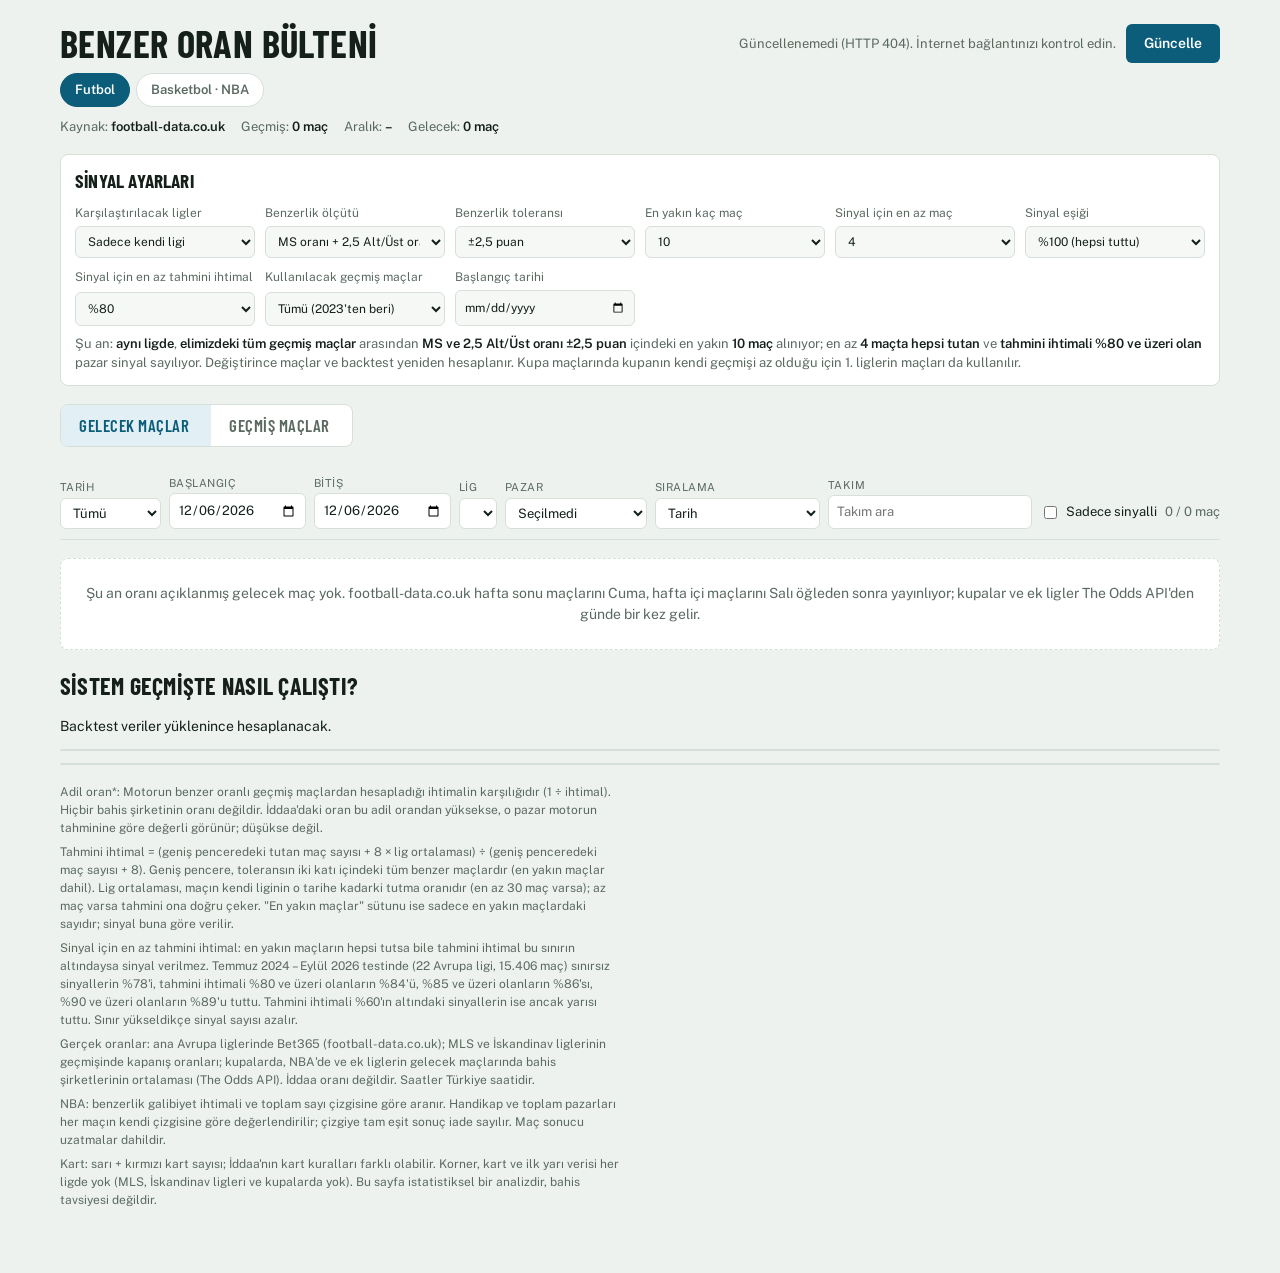
==== commit 0dc924c5: "Eski sayfa: sinyal için en az tahmini ihtimal ayarı (varsayılan %80) En yakın maçların hepsi tutsa b" ====
--- a/v1.html
+++ b/v1.html
@@ -164,6 +164,8 @@
         <select id="a-min"><option>3</option><option>4</option><option>5</option><option>6</option><option>8</option><option>10</option></select></label>
       <label for="a-esik">Sinyal eşiği
         <select id="a-esik"><option value="1">%100 (hepsi tuttu)</option><option value="0.9">%90</option><option value="0.8">%80</option></select></label>
+      <label for="a-tmin">Sinyal için en az tahmini ihtimal
+        <select id="a-tmin"><option value="0">Sınır yok</option><option value="0.8">%80</option><option value="0.85">%85</option><option value="0.9">%90</option></select></label>
       <label for="a-gecmis">Kullanılacak geçmiş maçlar
         <select id="a-gecmis"><option value="tum">Tümü (2023'ten beri)</option><option value="sezon">Bu sezon</option><option value="2sezon">Son 2 sezon</option><option value="12ay">Son 12 ay</option><option value="6ay">Son 6 ay</option><option value="ozel">Seçtiğim tarihten itibaren</option></select></label>
       <label for="a-gbas">Başlangıç tarihi
@@ -459,10 +461,12 @@
       const tn = n[k] + gn[k], lo = ligOrt(S, t.lig, la, lb, k);
       const tah = lo == null ? (tn ? (h[k] + gh[k]) / tn : null) : (h[k] + gh[k] + ONCUL * lo) / (tn + ONCUL);
       return { kod: pz[0], n: n[k], h: h[k], normal: gn[k] ? gh[k] / gn[k] : null, ng: gn[k], tah, tn, lo, gh: gh[k],
-        sinyal: n[k] >= A.min && n[k] > 0 && h[k] / n[k] >= A.esik - 1e-9 };
+        sinyal: n[k] >= A.min && n[k] > 0 && h[k] / n[k] >= A.esik - 1e-9 && tahminiYeter(tah) };
     });
     return { benzer, pazar, auVar };
   }
+  // Sinyal için tahmini ihtimal sınırı (Ayarlar'dan; 0 = sınır yok)
+  const tahminiYeter = tah => !(A.tmin > 0) || (tah != null && tah >= A.tmin - 1e-9);
 
   // Backtest: her maç sadece kendinden önceki maçlarla analiz edilir. Parça parça çalışır, sayfa donmaz.
   async function backtest(S, iptal, ilerle) {
@@ -478,7 +482,7 @@
       if (j % 300 === 0) { await new Promise(r => setTimeout(r, 0)); if (iptal()) return null; ilerle(Math.round(j / hedefler.length * 100)); }
       const t = hedefler[j]; testMac++;
       for (let k = 0; k < P; k++) if (t.s[k] >= 0) { top[S.PAZARLAR[k][0]].tn++; top[S.PAZARLAR[k][0]].th += t.s[k]; }
-      const { H, tolU, auVar, bas, bitis } = sinirlar(t);
+      const { H, tolU, auVar, bas, bitis, la, lb } = sinirlar(t);
       if (!H || bitis <= bas) continue;
       const { yakin, genis } = tara(t, H, bas, bitis, A.tol, tolU, auVar);
       const sec = yakin.slice(0, A.max).map(x => x[1]);
@@ -489,6 +493,11 @@
         if (!(n[k] >= A.min && n[k] > 0 && h[k] / n[k] >= A.esik - 1e-9) || t.s[k] < 0) continue;
         if (!secSet) secSet = new Set(sec);
         let gn = 0, gh = 0; for (const i of genis) { if (secSet.has(i)) continue; const v = H.l[i].s[k]; if (v >= 0) { gn++; gh += v; } }
+        if (A.tmin > 0) {
+          const tn = n[k] + gn, lo = ligOrt(S, t.lig, la, lb, k);
+          const tah = lo == null ? (tn ? (h[k] + gh) / tn : null) : (h[k] + gh + ONCUL * lo) / (tn + ONCUL);
+          if (!tahminiYeter(tah)) continue;
+        }
         const normal = gn ? gh / gn : 1, s = t.s[k], pz = S.PAZARLAR[k];
         const a = top[pz[0]]; a.s++; a.t += s; a.nt += normal;
         const oran = pz[5] ? t[pz[5]] : null;
@@ -520,11 +529,13 @@
   const saklaYaz = (k, v) => { try { localStorage.setItem(k, JSON.stringify(v)); } catch (e) { } };
 
   // ================================================================ ayarlar
-  const A = Object.assign({ tol: 0.025, max: 10, min: 4, esik: 1, gsec: "tum", gbas: null, havuz: "kendi", au: "msau", ttol: 4 }, saklaAl("bob-ayar", {}));
+  const A = Object.assign({ tol: 0.025, max: 10, min: 4, esik: 1, tmin: 0.8, gsec: "tum", gbas: null, havuz: "kendi", au: "msau", ttol: 4 }, saklaAl("bob-ayar", {}));
   if (!["kendi", "ulke", "seviye", "tum"].includes(A.havuz)) A.havuz = "kendi";
   if (!["msau", "ms"].includes(A.au)) A.au = "msau";
+  if (![0, 0.8, 0.85, 0.9].includes(A.tmin)) A.tmin = 0.8;
   $("a-havuz").value = A.havuz; $("a-au").value = A.au; $("a-ttol").value = String(A.ttol);
   $("a-tol").value = String(A.tol); $("a-max").value = String(A.max); $("a-min").value = String(A.min); $("a-esik").value = String(A.esik);
+  $("a-tmin").value = String(A.tmin);
   let GBAS = null;
   function gbasHesapla() {
     const y = tOf(sezonBasi(bugun)).getUTCFullYear();
@@ -543,6 +554,7 @@
     const o = $("ayar-ozet"); o.textContent = "";
     const zaman = el("b", null, GBAS == null ? "elimizdeki tüm geçmiş maçlar" : kisaTarih(GBAS) + " ve sonrasında oynanan maçlar");
     const sonu = [" alınıyor; en az ", el("b", null, A.min + " maçta"), " ", el("b", null, A.esik === 1 ? "hepsi tutan" : "%" + Math.round(A.esik * 100) + " ve üzeri tutan"),
+      ...(A.tmin > 0 ? [" ve ", el("b", null, "tahmini ihtimali %" + Math.round(A.tmin * 100) + " ve üzeri olan")] : []),
       " pazar sinyal sayılıyor. Değiştirince maçlar ve backtest yeniden hesaplanır."];
     if (C.ad === "nba") {
       o.append("Şu an: NBA'de, ", zaman, " arasından galibiyet ihtimali ", el("b", null, "±" + (A.tol * 100).toLocaleString("tr-TR") + " puan"),
@@ -564,8 +576,9 @@
     if (havuzDa) { havuzKur(SP.futbol); havuzKur(SP.nba); }
     onbellek.clear(); listeHazirla(); btBaslat();
   }
-  ["a-tol", "a-max", "a-min", "a-esik", "a-ttol", "a-au"].forEach(id => $(id).addEventListener("change", () => {
+  ["a-tol", "a-max", "a-min", "a-esik", "a-tmin", "a-ttol", "a-au"].forEach(id => $(id).addEventListener("change", () => {
     A.tol = Number($("a-tol").value); A.max = Number($("a-max").value); A.min = Number($("a-min").value); A.esik = Number($("a-esik").value);
+    A.tmin = Number($("a-tmin").value);
     A.ttol = Number($("a-ttol").value); A.au = $("a-au").value;
     hepsiniYenile(false);
   }));
@@ -903,6 +916,7 @@
   [
     "Adil oran*: Motorun benzer oranlı geçmiş maçlardan hesapladığı ihtimalin karşılığıdır (1 ÷ ihtimal). Hiçbir bahis şirketinin oranı değildir. İddaa'daki oran bu adil orandan yüksekse, o pazar motorun tahminine göre değerli görünür; düşükse değil.",
     "Tahmini ihtimal = (geniş penceredeki tutan maç sayısı + 8 × lig ortalaması) ÷ (geniş penceredeki maç sayısı + 8). Geniş pencere, toleransın iki katı içindeki tüm benzer maçlardır (en yakın maçlar dahil). Lig ortalaması, maçın kendi liginin o tarihe kadarki tutma oranıdır (en az 30 maç varsa); az maç varsa tahmini ona doğru çeker. \"En yakın maçlar\" sütunu ise sadece en yakın maçlardaki sayıdır; sinyal buna göre verilir.",
+    "Sinyal için en az tahmini ihtimal: en yakın maçların hepsi tutsa bile tahmini ihtimal bu sınırın altındaysa sinyal verilmez. Temmuz 2024 – Eylül 2026 testinde (22 Avrupa ligi, 15.406 maç) sınırsız sinyallerin %78'i, tahmini ihtimali %80 ve üzeri olanların %84'ü, %85 ve üzeri olanların %86'sı, %90 ve üzeri olanların %89'u tuttu. Tahmini ihtimali %60'ın altındaki sinyallerin ise ancak yarısı tuttu. Sınır yükseldikçe sinyal sayısı azalır.",
     "Gerçek oranlar: ana Avrupa liglerinde Bet365 (football-data.co.uk); MLS ve İskandinav liglerinin geçmişinde kapanış oranları; kupalarda, NBA'de ve ek liglerin gelecek maçlarında bahis şirketlerinin ortalaması (The Odds API). İddaa oranı değildir. Saatler Türkiye saatidir.",
     "NBA: benzerlik galibiyet ihtimali ve toplam sayı çizgisine göre aranır. Handikap ve toplam pazarları her maçın kendi çizgisine göre değerlendirilir; çizgiye tam eşit sonuç iade sayılır. Maç sonucu uzatmalar dahildir.",
     "Kart: sarı + kırmızı kart sayısı; İddaa'nın kart kuralları farklı olabilir. Korner, kart ve ilk yarı verisi her ligde yok (MLS, İskandinav ligleri ve kupalarda yok). Bu sayfa istatistiksel bir analizdir, bahis tavsiyesi değildir."
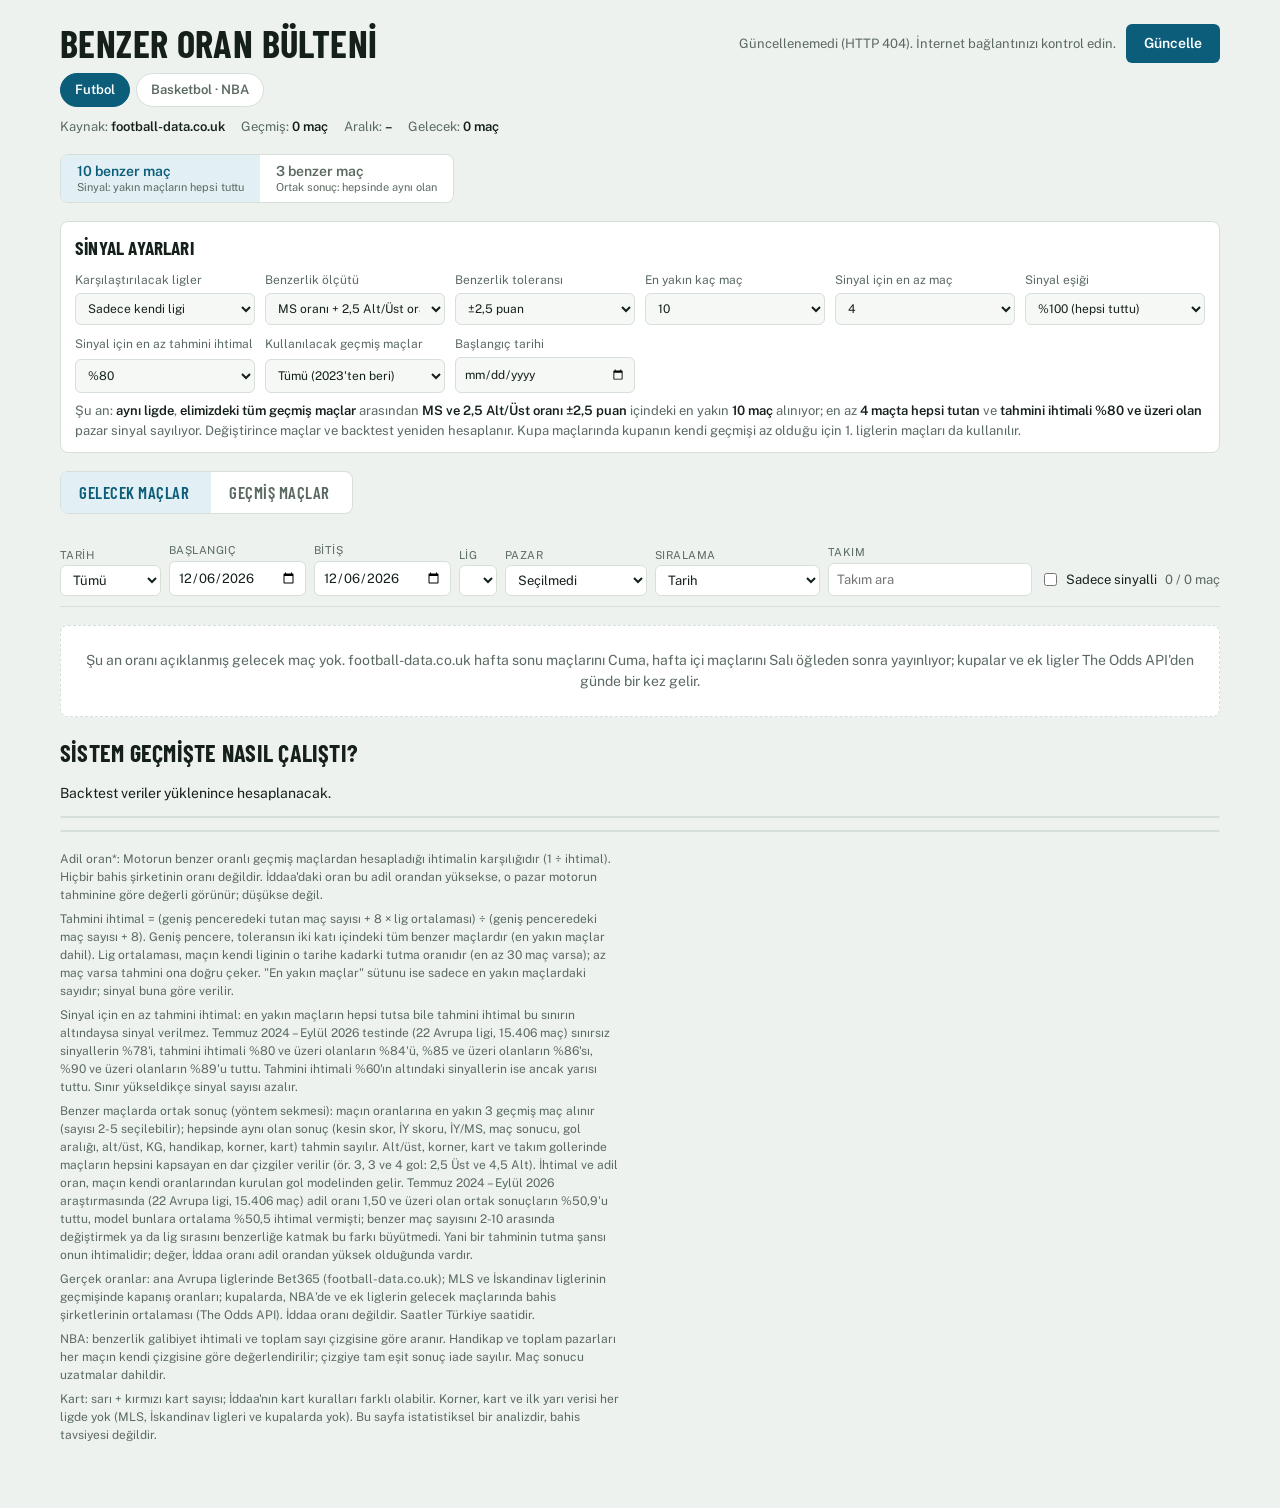
==== commit 4ab38737: "Eski sayfa: '3 benzer maç' (ortak sonuç) yöntem sekmesi - En yakın N (varsayılan 3) benzer maçın hep" ====
--- a/v1.html
+++ b/v1.html
@@ -121,6 +121,14 @@
 .bt table td.good { color: var(--hit); font-weight: 600; }
 .bt table td.bad { color: var(--miss); font-weight: 600; }
 .bt-wrap { background: var(--surface); border: 1px solid var(--line); border-radius: 8px; }
+.yontem button { text-transform: none; font-family: var(--f-body); font-size: 14px; letter-spacing: 0; padding: 8px 16px; text-align: left; line-height: 1.25; }
+.yontem button span { font: inherit; margin: 0; }
+.yontem button small { display: block; font-size: 11px; font-weight: 400; color: var(--muted); }
+.chip .p { font-family: var(--f-mono); font-size: 11px; color: var(--muted); margin-left: 5px; }
+tr.bu td { background: var(--surface-2); font-weight: 600; }
+tr.soluk td { opacity: .5; }
+td input.oran { width: 72px; font: inherit; font-family: var(--f-mono); font-size: 13px; color: var(--ink); background: var(--surface-2); border: 1px solid var(--line); border-radius: 5px; padding: 3px 6px; text-align: right; }
+caption { caption-side: top; text-align: left; font-family: var(--f-display); font-weight: 600; font-size: 13px; text-transform: uppercase; letter-spacing: .05em; color: var(--muted); padding: 10px 8px 4px; }
 .foot { font-size: 12px; color: var(--muted); max-width: 80ch; display: grid; gap: 6px; }
 .foot p { margin: 0; }
 @media (max-width: 820px) {
@@ -147,6 +155,11 @@
     <div class="meta" id="meta"><span>Veri yükleniyor…</span></div>
   </header>
 
+  <div class="tabs yontem" role="tablist" aria-label="Yöntem" id="yontem">
+    <button type="button" role="tab" id="y-on" aria-selected="true">10 benzer maç<small>Sinyal: yakın maçların hepsi tuttu</small></button>
+    <button type="button" role="tab" id="y-uc" aria-selected="false"><span id="y-uc-ad">3 benzer maç</span><small>Ortak sonuç: hepsinde aynı olan</small></button>
+  </div>
+
   <section class="panel" id="ayarlar" aria-labelledby="ayar-baslik">
     <h2 id="ayar-baslik">Sinyal ayarları</h2>
     <div class="form">
@@ -158,14 +171,18 @@
         <select id="a-tol"><option value="0.015">±1,5 puan</option><option value="0.02">±2 puan</option><option value="0.025">±2,5 puan</option><option value="0.03">±3 puan</option><option value="0.04">±4 puan</option><option value="0.05">±5 puan</option></select></label>
       <label for="a-ttol" id="s-ttol" hidden>Toplam sayı çizgisi toleransı
         <select id="a-ttol"><option value="2">±2 sayı</option><option value="3">±3 sayı</option><option value="4">±4 sayı</option><option value="6">±6 sayı</option><option value="8">±8 sayı</option></select></label>
-      <label for="a-max">En yakın kaç maç
+      <label for="a-max" id="s-max">En yakın kaç maç
         <select id="a-max"><option>5</option><option>8</option><option>10</option><option>15</option><option>20</option><option>30</option></select></label>
-      <label for="a-min">Sinyal için en az maç
+      <label for="a-min" id="s-min">Sinyal için en az maç
         <select id="a-min"><option>3</option><option>4</option><option>5</option><option>6</option><option>8</option><option>10</option></select></label>
-      <label for="a-esik">Sinyal eşiği
+      <label for="a-esik" id="s-esik">Sinyal eşiği
         <select id="a-esik"><option value="1">%100 (hepsi tuttu)</option><option value="0.9">%90</option><option value="0.8">%80</option></select></label>
-      <label for="a-tmin">Sinyal için en az tahmini ihtimal
+      <label for="a-tmin" id="s-tmin">Sinyal için en az tahmini ihtimal
         <select id="a-tmin"><option value="0">Sınır yok</option><option value="0.8">%80</option><option value="0.85">%85</option><option value="0.9">%90</option></select></label>
+      <label for="a-uc" id="s-uc" hidden>Benzer maç sayısı
+        <select id="a-uc"><option value="2">2 maç</option><option value="3">3 maç</option><option value="4">4 maç</option><option value="5">5 maç</option></select></label>
+      <label for="a-umin" id="s-umin" hidden>En az adil oran
+        <select id="a-umin"><option value="0">Hepsi</option><option value="1.3">1,30</option><option value="1.5">1,50</option><option value="1.7">1,70</option><option value="2">2,00</option><option value="2.5">2,50</option><option value="3">3,00</option></select></label>
       <label for="a-gecmis">Kullanılacak geçmiş maçlar
         <select id="a-gecmis"><option value="tum">Tümü (2023'ten beri)</option><option value="sezon">Bu sezon</option><option value="2sezon">Son 2 sezon</option><option value="12ay">Son 12 ay</option><option value="6ay">Son 6 ay</option><option value="ozel">Seçtiğim tarihten itibaren</option></select></label>
       <label for="a-gbas">Başlangıç tarihi
@@ -185,10 +202,11 @@
     <label for="f-bas">Başlangıç <input type="date" id="f-bas"></label>
     <label for="f-bit">Bitiş <input type="date" id="f-bit"></label>
     <label for="f-lig">Lig <select id="f-lig"></select></label>
-    <label for="f-pazar">Pazar <select id="f-pazar"></select></label>
-    <label for="f-sira">Sıralama <select id="f-sira"><option value="tarih">Tarih</option><option value="ihtimal">Seçili pazarın ihtimali</option></select></label>
+    <label for="f-pazar" id="s-pazar">Pazar <select id="f-pazar"></select></label>
+    <label for="f-tur" id="s-tur" hidden>Tahmin türü <select id="f-tur"></select></label>
+    <label for="f-sira" id="s-sira">Sıralama <select id="f-sira"><option value="tarih">Tarih</option><option value="ihtimal">Seçili pazarın ihtimali</option></select></label>
     <label for="f-ara" class="grow">Takım <input id="f-ara" type="search" placeholder="Takım ara"></label>
-    <label class="chk"><input id="f-sinyal" type="checkbox"> Sadece sinyalli</label>
+    <label class="chk"><input id="f-sinyal" type="checkbox"> <span id="f-sinyal-ad">Sadece sinyalli</span></label>
     <span class="count" id="f-count"></span>
   </div>
   <div class="banner" id="banner" hidden></div>
@@ -350,22 +368,32 @@
     return sVektor(m);
   }
   const mKey = m => m.lig + "|" + m.gun + "|" + m.ev + "|" + m.dep;
-  let OLUSTURMA = null, ODDS_API = null;
+  let OLUSTURMA = null, ODDS_API = null, MODEL = null;
+  // Yeni sürümün gol modeli değerleri (veri.json'da varsa): beklenen ev/dep golü, korner ve kart ortalaması
+  const sayiMi = x => typeof x === "number" && isFinite(x);
+  function mdlEkle(m, r, i) {
+    m.lh = sayiMi(r[i]) && r[i] > 0 ? r[i] : null; m.la = sayiMi(r[i + 1]) && r[i + 1] > 0 ? r[i + 1] : null;
+    m.mc = sayiMi(r[i + 2]) && r[i + 2] > 0 ? r[i + 2] : null; m.mk = sayiMi(r[i + 3]) && r[i + 3] > 0 ? r[i + 3] : null;
+    return m;
+  }
   function veriAc(V) {
     const T = V.takim, L = V.lig, o = x => x ? x / 100 : null;
     const F = SP.futbol, N = SP.nba;
-    const sonuclu = (r, gec) => mac(L[r[0]], r[1], r[2], T[r[3]], T[r[4]], r[11] / 100, r[12] / 100, r[13] / 100, o(r[14]), o(r[15]),
-      [r[5], r[6]], r[7] == null ? null : [r[7], r[8]], r[9], r[10], gec, r[16]);
+    const sonuclu = (r, gec) => mdlEkle(mac(L[r[0]], r[1], r[2], T[r[3]], T[r[4]], r[11] / 100, r[12] / 100, r[13] / 100, o(r[14]), o(r[15]),
+      [r[5], r[6]], r[7] == null ? null : [r[7], r[8]], r[9], r[10], gec, r[16]), r, 21);
     F.TUM = V.m.map(r => sonuclu(r, false));
     const var_ = new Set(F.TUM.map(mKey));
     const gec = (V.g || []).map(r => sonuclu(r, true)).filter(m => !var_.has(mKey(m)));
     F.GECICI_SAY = gec.length; gec.forEach(m => { F.TUM.push(m); var_.add(mKey(m)); });
-    F.FIK = (V.f || []).map(r => mac(L[r[0]], r[1], r[2], T[r[3]], T[r[4]], r[5] / 100, r[6] / 100, r[7] / 100, o(r[8]), o(r[9]),
-      null, null, null, null, false, r[10])).filter(m => !var_.has(mKey(m)));
+    F.FIK = (V.f || []).map(r => mdlEkle(mac(L[r[0]], r[1], r[2], T[r[3]], T[r[4]], r[5] / 100, r[6] / 100, r[7] / 100, o(r[8]), o(r[9]),
+      null, null, null, null, false, r[10]), r, 11)).filter(m => !var_.has(mKey(m)));
     const nb = V.nba || { m: [], f: [] };
     N.TUM = nb.m.map(r => nbaMac(r[0], r[1], T[r[2]], T[r[3]], r[6], r[7], r[8], r[9], r[10], r[11], r[12], r[13], [r[4], r[5]]));
     N.FIK = nb.f.map(r => nbaMac(r[0], r[1], T[r[2]], T[r[3]], r[4], r[5], r[6], r[7], r[8], r[9], r[10], r[11], null));
     OLUSTURMA = V.olusturma || null; ODDS_API = V.odds_api || null;
+    const K = V.model;
+    MODEL = K && isFinite(K.rho) && isFinite(K.kappa) && isFinite(K.fh) && isFinite(K.fa) ? { rho: K.rho, kappa: K.kappa, fh: K.fh, fa: K.fa,
+      ac: K.c && K.c.alfa > 0 ? K.c.alfa : null, ak: K.k && K.k.alfa > 0 ? K.k.alfa : null } : null;
     for (const S of [F, N]) {
       S.GRUP = {};
       S.TUM.forEach(m => (S.GRUP[m.lig] = S.GRUP[m.lig] || []).push(m));
@@ -529,13 +557,17 @@
   const saklaYaz = (k, v) => { try { localStorage.setItem(k, JSON.stringify(v)); } catch (e) { } };
 
   // ================================================================ ayarlar
-  const A = Object.assign({ tol: 0.025, max: 10, min: 4, esik: 1, tmin: 0.8, gsec: "tum", gbas: null, havuz: "kendi", au: "msau", ttol: 4 }, saklaAl("bob-ayar", {}));
+  const A = Object.assign({ tol: 0.025, max: 10, min: 4, esik: 1, tmin: 0.8, uc: 3, umin: 1.5, gsec: "tum", gbas: null, havuz: "kendi", au: "msau", ttol: 4 }, saklaAl("bob-ayar", {}));
   if (!["kendi", "ulke", "seviye", "tum"].includes(A.havuz)) A.havuz = "kendi";
   if (!["msau", "ms"].includes(A.au)) A.au = "msau";
   if (![0, 0.8, 0.85, 0.9].includes(A.tmin)) A.tmin = 0.8;
+  if (![2, 3, 4, 5].includes(A.uc)) A.uc = 3;
+  if (![0, 1.3, 1.5, 1.7, 2, 2.5, 3].includes(A.umin)) A.umin = 1.5;
+  let YONTEM = saklaAl("bob-yontem", "on"); if (!["on", "uc"].includes(YONTEM)) YONTEM = "on";
+  const ucMod = () => YONTEM === "uc" && C.ad === "futbol";
   $("a-havuz").value = A.havuz; $("a-au").value = A.au; $("a-ttol").value = String(A.ttol);
   $("a-tol").value = String(A.tol); $("a-max").value = String(A.max); $("a-min").value = String(A.min); $("a-esik").value = String(A.esik);
-  $("a-tmin").value = String(A.tmin);
+  $("a-tmin").value = String(A.tmin); $("a-uc").value = String(A.uc); $("a-umin").value = String(A.umin);
   let GBAS = null;
   function gbasHesapla() {
     const y = tOf(sezonBasi(bugun)).getUTCFullYear();
@@ -553,6 +585,14 @@
   function ayarOzet() {
     const o = $("ayar-ozet"); o.textContent = "";
     const zaman = el("b", null, GBAS == null ? "elimizdeki tüm geçmiş maçlar" : kisaTarih(GBAS) + " ve sonrasında oynanan maçlar");
+    const HV0 = { kendi: "aynı ligde", ulke: "aynı ülkenin liglerinde", seviye: "aynı seviyedeki liglerde", tum: "tüm liglerde" };
+    if (ucMod()) {
+      o.append("Şu an: ", el("b", null, HV0[A.havuz]), ", ", zaman, " arasından ", el("b", null, A.au === "ms" ? "MS oranı" : "MS ve 2,5 Alt/Üst oranı"),
+        " ", el("b", null, "±" + (A.tol * 200).toLocaleString("tr-TR") + " puan"), " içindeki en yakın ", el("b", null, A.uc + " maç"), " alınıyor; ",
+        el("b", null, "hepsinde aynı olan sonuçlar"), " tahmin sayılıyor (kesin skor, İY skoru, İY/MS, alt/üst, korner, kart vb.); ",
+        el("b", null, A.umin > 0 ? "adil oranı " + virgul(A.umin) + " ve üzeri olanlar" : "adil oran sınırı yok"), " gösteriliyor. Etiketlerdeki yüzde o sonucun ihtimali, yanındaki sayı adil oranıdır (1 ÷ ihtimal). Değiştirince maçlar ve backtest yeniden hesaplanır.");
+      return;
+    }
     const sonu = [" alınıyor; en az ", el("b", null, A.min + " maçta"), " ", el("b", null, A.esik === 1 ? "hepsi tutan" : "%" + Math.round(A.esik * 100) + " ve üzeri tutan"),
       ...(A.tmin > 0 ? [" ve ", el("b", null, "tahmini ihtimali %" + Math.round(A.tmin * 100) + " ve üzeri olan")] : []),
       " pazar sinyal sayılıyor. Değiştirince maçlar ve backtest yeniden hesaplanır."];
@@ -568,17 +608,31 @@
       " Kupa maçlarında kupanın kendi geçmişi az olduğu için 1. liglerin maçları da kullanılır.");
   }
   function ayarGorunum() {
-    const nba = C.ad === "nba";
+    const nba = C.ad === "nba", uc = ucMod();
     $("s-havuz").hidden = nba; $("s-au").hidden = nba; $("s-ttol").hidden = !nba;
-  }
+    $("yontem").hidden = nba;
+    ["s-max", "s-min", "s-esik", "s-tmin"].forEach(id => { $(id).hidden = uc; });
+    $("s-uc").hidden = !uc; $("s-umin").hidden = !uc; $("y-uc-ad").textContent = A.uc + " benzer maç";
+    $("ayar-baslik").textContent = uc ? "Ortak sonuç ayarları" : "Sinyal ayarları";
+    $("y-on").setAttribute("aria-selected", String(!uc)); $("y-uc").setAttribute("aria-selected", String(uc));
+    $("s-pazar").hidden = uc; $("s-tur").hidden = !uc;
+    $("f-sira").options[1].text = uc ? "En yüksek ihtimalli ortak sonuç" : "Seçili pazarın ihtimali";
+    $("f-sinyal-ad").textContent = uc ? "Sadece tahminli" : "Sadece sinyalli";
+  }
+  function yontemSec(y) {
+    YONTEM = y; saklaYaz("bob-yontem", y); UC_BT = null;
+    ayarGorunum(); ayarOzet(); listeHazirla(); btBaslat();
+  }
+  $("y-on").addEventListener("click", () => yontemSec("on"));
+  $("y-uc").addEventListener("click", () => yontemSec("uc"));
   function hepsiniYenile(havuzDa) {
-    saklaYaz("bob-ayar", A); ayarOzet();
+    saklaYaz("bob-ayar", A); UC_BT = null; ayarGorunum(); ayarOzet();
     if (havuzDa) { havuzKur(SP.futbol); havuzKur(SP.nba); }
     onbellek.clear(); listeHazirla(); btBaslat();
   }
-  ["a-tol", "a-max", "a-min", "a-esik", "a-tmin", "a-ttol", "a-au"].forEach(id => $(id).addEventListener("change", () => {
+  ["a-tol", "a-max", "a-min", "a-esik", "a-tmin", "a-uc", "a-umin", "a-ttol", "a-au"].forEach(id => $(id).addEventListener("change", () => {
     A.tol = Number($("a-tol").value); A.max = Number($("a-max").value); A.min = Number($("a-min").value); A.esik = Number($("a-esik").value);
-    A.tmin = Number($("a-tmin").value);
+    A.tmin = Number($("a-tmin").value); A.uc = Number($("a-uc").value); A.umin = Number($("a-umin").value);
     A.ttol = Number($("a-ttol").value); A.au = $("a-au").value;
     hepsiniYenile(false);
   }));
@@ -629,7 +683,8 @@
   $("f-hizli").addEventListener("change", e => { if (e.target.value !== "ozel") { hizliUygula(e.target.value); listeHazirla(); } });
   ["f-bas", "f-bit"].forEach(id => $(id).addEventListener("change", () => { $("f-hizli").value = "ozel"; listeHazirla(); }));
   ["f-lig", "f-ara", "f-sinyal"].forEach(id => $(id).addEventListener("input", ciz));
-  $("f-pazar").addEventListener("change", e => { F.pazar[C.ad] = e.target.value; if (!e.target.value && F.sira === "ihtimal") { F.sira = "tarih"; $("f-sira").value = "tarih"; } saklaYaz("bob-filtre2", F); ciz(); });
+  $("f-tur").addEventListener("change", ciz);
+  $("f-pazar").addEventListener("change", e => { F.pazar[C.ad] = e.target.value; if (!e.target.value && F.sira === "ihtimal" && !ucMod()) { F.sira = "tarih"; $("f-sira").value = "tarih"; } saklaYaz("bob-filtre2", F); ciz(); });
   $("f-sira").addEventListener("change", e => { F.sira = e.target.value; saklaYaz("bob-filtre2", F); ciz(); });
   function sekmeIsaretle() { $("tab-g").setAttribute("aria-selected", String(gorunum === "g")); $("tab-p").setAttribute("aria-selected", String(gorunum === "p")); }
   function sekme(v) { gorunum = v; sekmeIsaretle(); hizliDoldur(); listeHazirla(); }
@@ -648,9 +703,9 @@
   const onbellek = new Map();
   let VIEW = [];
   function analizAl(t) {
-    const k = mKey(t) + "|" + (t.ms ? 1 : 0);
+    const uc = ucMod(), k = (uc ? "uc|" : "") + mKey(t) + "|" + (t.ms ? 1 : 0);
     if (onbellek.has(k)) return onbellek.get(k);
-    const r = analiz(t); onbellek.set(k, r); return r;
+    const r = uc ? ucAnaliz(t) : analiz(t); onbellek.set(k, r); return r;
   }
   function listeHazirla() {
     const bas = isoGun($("f-bas").value), bit = isoGun($("f-bit").value);
@@ -739,6 +794,7 @@
   }
 
   function fxSatir(v, tarihli) {
+    if (v.tahmin) return ucSatir(v, tarihli);
     const f = v.t, S = sporOf(f), box = el("div", "fx");
     const btn = el("button"); btn.type = "button"; btn.setAttribute("aria-expanded", "false");
     const tm = el("span", "time", f.saat || "–"); if (tarihli) tm.append(el("small", null, kisaTarih(f.gun)));
@@ -808,10 +864,12 @@
   }
   function ciz() {
     const lig = $("f-lig").value, ara = $("f-ara").value.trim().toLocaleLowerCase("tr"), sadece = $("f-sinyal").checked;
+    const uc = VIEW.length ? !!VIEW[0].tahmin : ucMod(), tur = uc ? $("f-tur").value : "";
     let liste = VIEW.filter(v => (!lig || v.t.lig === lig) && (!ara || (v.t.ev + " " + v.t.dep).toLocaleLowerCase("tr").includes(ara)) &&
-      (!sadece || v.pazar.some(p => p.sinyal)));
-    const sp = seciliPazar(), ihtimal = F.sira === "ihtimal" && sp;
-    if (ihtimal) { const k = C.PZ[sp].i; liste = liste.slice().sort((a, b) => (b.pazar[k].tah ?? -1) - (a.pazar[k].tah ?? -1)); }
+      (uc ? (!(sadece || tur) || ucGoster(v).length > 0) : (!sadece || v.pazar.some(p => p.sinyal))));
+    const sp = uc ? "" : seciliPazar(), ihtimal = F.sira === "ihtimal" && (sp || uc);
+    if (ihtimal && uc) { const en = v => ucGoster(v).reduce((a, p) => Math.max(a, p.olas ?? -1), -1); liste = liste.slice().sort((a, b) => en(b) - en(a)); }
+    else if (ihtimal) { const k = C.PZ[sp].i; liste = liste.slice().sort((a, b) => (b.pazar[k].tah ?? -1) - (a.pazar[k].tah ?? -1)); }
     else liste = liste.slice().sort((a, b) => b.t.gun === a.t.gun ? a.t.saat.localeCompare(b.t.saat) || a.t.lig.localeCompare(b.t.lig) : (gorunum === "p" ? b.t.gun - a.t.gun : a.t.gun - b.t.gun));
     const kap = $("fixtures"); kap.textContent = "";
     $("f-count").textContent = binlik(liste.length) + " / " + binlik(VIEW.length) + " maç";
@@ -829,6 +887,259 @@
     if (liste.length > MAX) kap.append(el("div", "empty", "İlk " + MAX + " maç gösteriliyor. Tarih aralığını daraltın ya da lig seçin."));
   }
 
+  // ================================================================ benzer maçlarda ortak sonuç ("3 benzer maç" yöntemi)
+  // En yakın N benzer maçın hepsinde aynı olan sonuç tahmin sayılır. Alt/üst, korner, kart ve takım gollerinde
+  // N maçın hepsini kapsayan en dar çizgiler verilir (ör. 3, 3 ve 4 gol: 2,5 Üst ve 4,5 Alt).
+  // İhtimal: yeni sürümün gol modeli (oranlardan Poisson/Dixon-Coles; korner/kart negatif binom). Model değeri yoksa
+  // benzer maç penceresi (seçilen N maç hariç, ±2·tolerans) + lig sıklığı.
+  const UC_TUR = ["Kesin skor", "İlk yarı skoru", "İY/MS", "Maç sonucu", "Çifte şans", "İlk yarı sonucu", "Gol aralığı", "Alt/Üst",
+    "Karşılıklı gol", "Handikap", "Ev golü", "Deplasman golü", "İlk yarı gol", "Korner", "Kart"];
+  const UC_BANT = [[1, 1.3], [1.3, 1.5], [1.5, 1.7], [1.7, 2], [2, 2.5], [2.5, 3], [3, 5], [5, Infinity]];
+  const sonuc3 = (a, b) => a > b ? "1" : a === b ? "X" : "2";
+  const cz = x => String(x).replace(".", ",");
+  const aralik = x => x <= 1 ? "0-1" : x <= 3 ? "2-3" : x <= 5 ? "4-5" : "6+";
+  let UC_BT = null;
+
+  // ---- model ihtimalleri
+  const MG = 13, LFAK = (() => { const a = [0]; for (let k = 1; k < 30; k++) a[k] = a[k - 1] + Math.log(k); return a; })();
+  function poisV(l) { const x = Math.min(Math.max(l, 1e-4), 9), v = new Float64Array(MG); for (let k = 0; k < MG; k++) v[k] = Math.exp(-x + k * Math.log(x) - LFAK[k]); return v; }
+  function carp(a, b) { const M = []; let s = 0; for (let i = 0; i < MG; i++) { M[i] = new Float64Array(MG); for (let j = 0; j < MG; j++) { M[i][j] = a[i] * b[j]; s += M[i][j]; } } for (const r of M) for (let j = 0; j < MG; j++) r[j] /= s; return M; }
+  function nbV(mu, alfa) { const r = 1 / alfa, p = r / (r + mu), v = new Float64Array(41); v[0] = Math.pow(p, r); for (let k = 0; k < 40; k++) v[k + 1] = v[k] * (k + r) / (k + 1) * (1 - p); return v; }
+  function modelBaglam(t) {          // her çağrıda yeniden kurulur (saklanmaz; binlerce maçta bellek şişmesin)
+    let z = null;
+    if (MODEL && t.lh && t.la) {
+      const { rho, kappa, fh, fa } = MODEL, ph = poisV(t.lh), pa = poisV(t.la), M = []; let s = 0;
+      for (let i = 0; i < MG; i++) { M[i] = new Float64Array(MG); for (let j = 0; j < MG; j++) {
+        let v = ph[i] * pa[j];
+        if (i === 0 && j === 0) v *= 1 - t.lh * t.la * rho; else if (i === 0 && j === 1) v *= 1 + t.lh * rho;
+        else if (i === 1 && j === 0) v *= 1 + t.la * rho; else if (i === 1 && j === 1) v *= 1 - rho;
+        if (Math.abs(i - j) >= 2) v *= kappa;
+        M[i][j] = v; s += v; } }
+      for (const r of M) for (let j = 0; j < MG; j++) r[j] /= s;
+      z = { M, H1: carp(poisV(t.lh * fh), poisV(t.la * fa)), H2: carp(poisV(t.lh * (1 - fh)), poisV(t.la * (1 - fa))),
+        KO: t.mc && MODEL.ac ? nbV(t.mc, MODEL.ac) : null, KA: t.mk && MODEL.ak ? nbV(t.mk, MODEL.ak) : null };
+    }
+    return z;
+  }
+  const matTop = (M, f) => { let s = 0; for (let i = 0; i < MG; i++) for (let j = 0; j < MG; j++) if (f(i, j)) s += M[i][j]; return s; };
+  const vekTop = (v, f) => { let s = 0; for (let k = 0; k < v.length; k++) if (f(k)) s += v[k]; return s; };
+  function iymsP(Z, iy, ms) {
+    let s = 0;
+    for (let a = 0; a < 8; a++) for (let b = 0; b < 8; b++) { const h = Z.H1[a][b]; if (h < 1e-9 || sonuc3(a, b) !== iy) continue;
+      for (let x = 0; x < 8; x++) for (let y = 0; y < 8; y++) if (sonuc3(a + x, b + y) === ms) s += h * Z.H2[x][y]; }
+    return s;
+  }
+
+  // ---- ortak sonuçlar: {kod, ad, tur, test(maç) -> true/false/null, mp(Z) -> model ihtimali}
+  function ucTahminler(L) {
+    const out = [];
+    const ekle = (kod, ad, tur, test, mp) => out.push({ kod, ad, tur, test, mp });
+    const hepsi = f => { let v0 = null; for (const m of L) { const v = f(m); if (v == null || (v0 != null && v !== v0)) return null; v0 = v; } return v0; };
+    const iyVar = L.every(m => m.iy);
+    const ms3 = m => sonuc3(m.ms[0], m.ms[1]), iy3 = m => m.iy ? sonuc3(m.iy[0], m.iy[1]) : null;
+    const sk = hepsi(m => m.ms.join("-"));
+    if (sk) { const [a, b] = sk.split("-").map(Number); ekle("SK" + sk, "Skor " + sk, "Kesin skor", m => m.ms.join("-") === sk, Z => a < MG && b < MG ? Z.M[a][b] : 0); }
+    if (iyVar) {
+      const iys = hepsi(m => m.iy.join("-"));
+      if (iys) { const [a, b] = iys.split("-").map(Number); ekle("IS" + iys, "İY skoru " + iys, "İlk yarı skoru", m => m.iy ? m.iy.join("-") === iys : null, Z => a < MG && b < MG ? Z.H1[a][b] : 0); }
+      const im = hepsi(m => iy3(m) + "/" + ms3(m));
+      if (im) { const [x, y] = im.split("/"); ekle("IM" + im, "İY/MS " + im, "İY/MS", m => m.iy ? iy3(m) + "/" + ms3(m) === im : null, Z => iymsP(Z, x, y)); }
+    }
+    const ms = hepsi(ms3);
+    if (ms) ekle("MS" + ms, "MS " + ms, "Maç sonucu", m => ms3(m) === ms, Z => matTop(Z.M, (i, j) => sonuc3(i, j) === ms));
+    else for (const c of ["1X", "X2", "12"]) if (L.every(m => c.includes(ms3(m))))
+      ekle("CS" + c, "Çifte şans " + c, "Çifte şans", m => c.includes(ms3(m)), Z => matTop(Z.M, (i, j) => c.includes(sonuc3(i, j))));
+    if (iyVar) { const iy = hepsi(iy3); if (iy) ekle("IY" + iy, "İY " + iy, "İlk yarı sonucu", m => m.iy ? iy3(m) === iy : null, Z => matTop(Z.H1, (i, j) => sonuc3(i, j) === iy)); }
+    const ga = hepsi(m => aralik(g(m))); if (ga) ekle("GA" + ga, "Toplam gol " + ga, "Gol aralığı", m => aralik(g(m)) === ga, Z => matTop(Z.M, (i, j) => aralik(i + j) === ga));
+    const altUst = (deger, cizgiler, on, tur, kod, mp) => {
+      const v = L.map(deger); if (v.some(x => x == null)) return;
+      const mn = Math.min(...v), mx = Math.max(...v);
+      const ust = cizgiler.filter(c => mn > c).pop(), alt = cizgiler.find(c => mx < c);
+      if (ust != null) ekle(kod + "U" + ust, (on ? on + " " : "") + cz(ust) + " Üst", tur, m => { const x = deger(m); return x == null ? null : x > ust; }, Z => mp(Z, x => x > ust));
+      if (alt != null) ekle(kod + "A" + alt, (on ? on + " " : "") + cz(alt) + " Alt", tur, m => { const x = deger(m); return x == null ? null : x < alt; }, Z => mp(Z, x => x < alt));
+    };
+    altUst(g, [1.5, 2.5, 3.5, 4.5, 5.5], "", "Alt/Üst", "AU", (Z, f) => matTop(Z.M, (i, j) => f(i + j)));
+    const kg = hepsi(m => m.ms[0] > 0 && m.ms[1] > 0 ? "Var" : "Yok");
+    if (kg) ekle("KG" + kg, "KG " + kg, "Karşılıklı gol", m => (m.ms[0] > 0 && m.ms[1] > 0 ? "Var" : "Yok") === kg, Z => matTop(Z.M, (i, j) => (i > 0 && j > 0 ? "Var" : "Yok") === kg));
+    // Handikap (İddaa gösterimi): (0:k) deplasmana k gol avans, (k:0) ev sahibine k gol avans. Favorinin farkı kapattığı ve tam farkla bittiği sonuçlar.
+    for (const [ev, dep, izin] of [[0, 1, "1X"], [0, 2, "1X"], [1, 0, "X2"], [2, 0, "X2"]]) {
+      const f = m => sonuc3(m.ms[0] + ev, m.ms[1] + dep), h = hepsi(f);
+      if (h && izin.includes(h)) ekle("H" + ev + dep + h, "Handikap (" + ev + ":" + dep + ") " + h, "Handikap", m => f(m) === h, Z => matTop(Z.M, (i, j) => sonuc3(i + ev, j + dep) === h));
+    }
+    altUst(m => m.ms[0], [0.5, 1.5, 2.5], "Ev", "Ev golü", "EV", (Z, f) => matTop(Z.M, i => f(i)));
+    altUst(m => m.ms[1], [0.5, 1.5, 2.5], "Dep", "Deplasman golü", "DP", (Z, f) => matTop(Z.M, (i, j) => f(j)));
+    altUst(m => m.iy ? m.iy[0] + m.iy[1] : null, [0.5, 1.5, 2.5], "İY", "İlk yarı gol", "IG", (Z, f) => matTop(Z.H1, (i, j) => f(i + j)));
+    altUst(m => m.korner, [6.5, 7.5, 8.5, 9.5, 10.5, 11.5, 12.5, 13.5], "Korner", "Korner", "KO", (Z, f) => Z.KO ? vekTop(Z.KO, f) : null);
+    altUst(m => m.kart, [1.5, 2.5, 3.5, 4.5, 5.5, 6.5, 7.5], "Kart", "Kart", "KA", (Z, f) => Z.KA ? vekTop(Z.KA, f) : null);
+    return out;
+  }
+  const GENEL = new Map();
+  function genelSiklik(S, lig, p) {
+    const k = lig + "|" + p.kod; if (GENEL.has(k)) return GENEL.get(k);
+    let n = 0, h = 0; for (const m of (S.GRUP[lig] || [])) { const r = p.test(m); if (r == null) continue; n++; if (r) h++; }
+    const v = n >= 30 ? h / n : null; GENEL.set(k, v); return v;
+  }
+  function ucAnaliz(t) {
+    const { S, H, tolU, auVar, bas, bitis } = sinirlar(t);
+    let yakin = [];
+    if (H && bitis > bas) yakin = tara(t, H, bas, bitis, 2 * A.tol, 2 * tolU, auVar).yakin;
+    const benzer = yakin.slice(0, A.uc).map(x => H.l[x[1]]);
+    const tahmin = benzer.length >= A.uc ? ucTahminler(benzer) : [];
+    if (tahmin.length) {
+      const Z = modelBaglam(t), pencere = yakin.slice(A.uc).map(x => H.l[x[1]]);   // seçilen maçlar hariç geniş pencere
+      for (const p of tahmin) {
+        let o = Z ? p.mp(Z) : null;
+        if (o != null && isFinite(o)) { p.olas = Math.min(Math.max(o, 0), 1); p.kaynak = "model"; continue; }
+        let n = 0, h = 0; for (const m of pencere) { const r = p.test(m); if (r == null) continue; n++; if (r) h++; }
+        const gs = genelSiklik(S, t.lig, p);
+        p.olas = gs == null ? (n >= 10 ? h / n : null) : (h + ONCUL * gs) / (n + ONCUL); p.kaynak = "benzer maçlar";
+      }
+      tahmin.sort((a, b) => (b.olas ?? -1) - (a.olas ?? -1));
+    }
+    return { benzer, tahmin, auVar, pazar: [] };
+  }
+  const adilGecer = p => !(A.umin > 0) || (p.olas != null && p.olas > 0 && 1 / p.olas >= A.umin - 1e-9);
+  function ucGoster(v) { const tur = $("f-tur").value; return v.tahmin.filter(p => (!tur || p.tur === tur) && adilGecer(p)); }
+  function ucSatir(v, tarihli) {
+    const f = v.t, box = el("div", "fx");
+    const btn = el("button"); btn.type = "button"; btn.setAttribute("aria-expanded", "false");
+    const tm = el("span", "time", f.saat || "–"); if (tarihli) tm.append(el("small", null, kisaTarih(f.gun)));
+    btn.append(tm, el("span", "lg", f.lig));
+    const tt = el("span", "teams", f.ev + " – " + f.dep);
+    if (f.ms) tt.append(el("span", "res", f.ms.join("-") + (f.iy ? " (İY " + f.iy.join("-") + ")" : "")));
+    if (f.gecici) tt.append(el("span", "gec", "geçici"));
+    btn.append(tt, oranKutulari(f), el("span", "pick-bos"));
+    const ch = el("div", "chips"), gos = ucGoster(v);
+    if (v.benzer.length < A.uc) ch.append(el("span", "chip none", "Yeterli benzer maç yok"));
+    else if (!gos.length) ch.append(el("span", "chip none", v.tahmin.length ? "Filtreye uyan ortak sonuç yok" : A.uc + " benzer · ortak sonuç yok"));
+    gos.slice(0, 5).forEach(p => {
+      let cls = "chip"; if (f.ms) { const r = p.test(f); if (r != null) cls += r ? " hit" : " miss"; }
+      const c = el("span", cls, p.ad); if (p.olas != null) c.append(el("span", "p", yuzde(p.olas) + " · " + adil(p.olas))); ch.append(c);
+    });
+    if (gos.length > 5) ch.append(el("span", "chip none", "+" + (gos.length - 5)));
+    btn.append(ch, el("span", "caret", "›"));
+    box.append(btn);
+    let detay = null;
+    btn.addEventListener("click", () => {
+      const acik = box.classList.toggle("open"); btn.setAttribute("aria-expanded", String(acik));
+      if (acik && !detay) { detay = ucDetay(v); box.append(detay); }
+      if (detay) detay.hidden = !acik;
+    });
+    return box;
+  }
+  function ucDetay(v) {
+    const f = v.t, d = el("div", "detail");
+    d.append(el("div", "muted", "Piyasa ihtimali: 1 " + yuzde(f.p1) + " · X " + yuzde(f.px) + " · 2 " + yuzde(f.p2) + (f.pu != null ? " · 2,5 Üst " + yuzde(f.pu) : "") +
+      (f.lh && f.la ? " · Beklenen gol: " + virgul(f.lh) + " – " + virgul(f.la) : "") + " · Oranlar: " + (OK_AD[f.ok] || "Bet365")));
+    d.append(el("div", "muted", "Bu maçın " + (v.auVar ? "MS ve 2,5 Alt/Üst" : "MS") + " oranlarına en yakın " + A.uc + " geçmiş maç. Hepsinde aynı olan sonuçlar tahmin olarak gösterilir. " +
+      "İhtimal, bu maçın oranlarından kurulan gol modelinden gelir (model değeri yoksa benzer maçlardan); adil oran = 1 ÷ ihtimal, bahis oranı değildir. " +
+      "İddaa oranını tablodaki kutuya yazarsan \"Değer\" sütunu, 100 TL'lik bahiste uzun vadede beklenen kâr/zararı yüzde olarak gösterir (ihtimal × oran − 1)."));
+    if (!v.benzer.length) { d.append(el("div", "muted", "Benzer oranlı geçmiş maç bulunamadı.")); return d; }
+    const s1 = el("div", "scroll"); s1.append(ucBenzerTablo(v)); d.append(el("h3", "muted", "Benzer maçlar"), s1);
+    if (v.benzer.length < A.uc) { d.append(el("div", "muted", "Tahmin için en az " + A.uc + " benzer maç gerekiyor.")); return d; }
+    if (!v.tahmin.length) { d.append(el("div", "muted", "Benzer maçların hepsinde aynı olan bir sonuç yok.")); return d; }
+    const s2 = el("div", "scroll"); s2.append(ucTahminTablo(v)); d.append(el("h3", "muted", "Ortak sonuçlar"), s2);
+    if (A.umin > 0 && v.tahmin.some(p => !adilGecer(p))) d.append(el("div", "muted", "Soluk satırlar, ayardaki en az adil oranın (" + virgul(A.umin) + ") altında kaldığı için listede gösterilmiyor."));
+    return d;
+  }
+  function ucBenzerTablo(v) {
+    const t = el("table"), h = t.createTHead().insertRow(), b = t.createTBody();
+    const ligli = v.benzer.some(m => m.lig !== v.t.lig);
+    (ligli ? ["Tarih", "Lig"] : ["Tarih"]).concat(["Maç", "İY", "MS", "İY/MS", "Gol", "1", "X", "2", "2,5 Ü", "2,5 A", "KG", "Korner", "Kart"])
+      .forEach((x, i) => h.append(el("th", i >= (ligli ? 3 : 2) ? "n" : null, x)));
+    const satir = (m, bu) => {
+      const r = b.insertRow(); if (bu) r.className = "bu";
+      const add = (txt, cls) => { const c = r.insertCell(); c.className = "n"; if (cls != null) c.append(el("span", cls, txt)); else c.textContent = txt; };
+      r.insertCell().textContent = bu ? "Bu maç" : kisaTarih(m.gun);
+      if (ligli) { const c = r.insertCell(); c.append(el("span", "lg", m.lig)); }
+      r.insertCell().textContent = m.ev + " – " + m.dep;
+      const s = sonucIdx(m), gol = g(m);
+      add(m.iy ? m.iy.join("-") : "–"); add(m.ms.join("-"));
+      add(m.iy ? sonuc3(m.iy[0], m.iy[1]) + "/" + sonuc3(m.ms[0], m.ms[1]) : "–"); add(String(gol));
+      [m.o1, m.ox, m.o2].forEach((o, i) => add(virgul(o), i === s ? "mk on" : "mk"));
+      add(m.ou ? virgul(m.ou) : "–", m.ou && gol >= 3 ? "mk on" : "mk"); add(m.oa ? virgul(m.oa) : "–", m.oa && gol <= 2 ? "mk on" : "mk");
+      add(m.ms[0] > 0 && m.ms[1] > 0 ? "Var" : "Yok"); add(m.korner == null ? "–" : String(m.korner)); add(m.kart == null ? "–" : String(m.kart));
+    };
+    if (v.t.ms) satir(v.t, true);
+    v.benzer.forEach(m => satir(m, false));
+    return t;
+  }
+  const ORAN_GIR = new Map();      // kullanıcının yazdığı İddaa oranları (sayfa açık kaldıkça)
+  const oranOku = x => { const o = Number(String(x || "").trim().replace(",", ".")); return isFinite(o) && o >= 1.01 ? o : null; };
+  function ucTahminTablo(v) {
+    const t = el("table"), h = t.createTHead().insertRow(), b = t.createTBody(), sonuclu = !!v.t.ms;
+    ["Tahmin", "Tür", "İhtimal", "Adil oran*", "İddaa oranın", "Değer", "Bu tür geçmişte (tuttu / beklenen)"].concat(sonuclu ? ["Sonuç"] : [])
+      .forEach((x, i) => h.append(el("th", i > 1 ? "n" : null, x)));
+    v.tahmin.forEach(p => {
+      const r = b.insertRow(); if (!adilGecer(p)) r.className = "soluk";
+      r.insertCell().textContent = p.ad; r.insertCell().textContent = p.tur;
+      const add = (txt, cls) => { const c = r.insertCell(); c.className = "n" + (cls ? " " + cls : ""); c.textContent = txt; return c; };
+      add(p.olas == null ? "–" : yuzde(p.olas) + (p.kaynak === "model" ? "" : " (benzer maçlar)"));
+      add(adil(p.olas), "est");
+      const anahtar = mKey(v.t) + "|" + p.kod, gc = r.insertCell(); gc.className = "n";
+      const inp = el("input", "oran"); inp.type = "text"; inp.inputMode = "decimal"; inp.placeholder = "ör. 1,85"; inp.setAttribute("aria-label", p.ad + " için İddaa oranı");
+      inp.value = ORAN_GIR.get(anahtar) || ""; gc.append(inp);
+      const dc = add("–");
+      const deger = () => {
+        ORAN_GIR.set(anahtar, inp.value); const o = oranOku(inp.value);
+        if (o == null || p.olas == null) { dc.textContent = "–"; dc.className = "n"; return; }
+        const ev = p.olas * o - 1; dc.textContent = (ev >= 0 ? "+%" : "−%") + Math.abs(Math.round(ev * 100)) + (ev > 0 ? " değerli" : "");
+        dc.className = "n " + (ev > 0 ? "ok" : "no");
+      };
+      inp.addEventListener("input", deger); deger();
+      const tu = UC_BT && UC_BT.tur[p.tur];
+      add(!UC_BT ? "hesaplanıyor" : tu && tu.n ? yuzde(tu.h / tu.n) + " / " + yuzde(tu.p / tu.n) + " (" + binlik(tu.n) + ")" : "–");
+      if (sonuclu) { const s = p.test(v.t); add(s == null ? "veri yok" : s ? "Tuttu" : "Tutmadı", s == null ? "" : s ? "ok" : "no"); }
+    });
+    return t;
+  }
+  // Geçmiş testi: her maç sadece kendinden önce oynanmış maçlarla; ayardaki en az adil oran uygulanır. Parça parça çalışır.
+  async function ucBacktest(S, iptal, ilerle) {
+    const testBas = Math.max(gunNo(tOf(sezonBasi(S.ILK_GUN)).getUTCFullYear() + 1, 7, 1), GBAS == null ? -Infinity : GBAS);
+    const hedefler = [];
+    for (const l of Object.values(S.GRUP)) for (const t of l) if (t.gun >= testBas) hedefler.push(t);
+    const yeni = () => ({ n: 0, h: 0, p: 0 }), tur = {}, bant = UC_BANT.map(yeni), top = yeni(); let testMac = 0, modelsiz = 0;
+    for (let j = 0; j < hedefler.length; j++) {
+      if (j % 250 === 0) { await new Promise(r => setTimeout(r, 0)); if (iptal()) return null; ilerle(Math.round(j / hedefler.length * 100)); }
+      const t = hedefler[j]; testMac++;
+      for (const p of ucAnaliz(t).tahmin) {
+        if (p.olas == null || !adilGecer(p)) continue;
+        const r = p.test(t); if (r == null) continue;
+        if (p.kaynak !== "model") modelsiz++;
+        const o = 1 / Math.max(p.olas, 1e-9), bi = UC_BANT.findIndex(([a, b]) => o >= a && o < b);
+        for (const a of [tur[p.tur] = tur[p.tur] || yeni(), top, bant[bi < 0 ? UC_BANT.length - 1 : bi]]) { a.n++; a.h += r ? 1 : 0; a.p += p.olas; }
+      }
+    }
+    return { uc: true, testMac, baslangic: testBas, tur, bant, top, modelsiz };
+  }
+  function ucBtCiz(S, B) {
+    UC_BT = B;
+    const T = B.top;
+    $("bt-lead").textContent = T.n
+      ? kisaTarih(B.baslangic) + " sonrasındaki " + binlik(B.testMac) + " maçta, her maç sadece kendinden önce oynanmış maçlarla analiz edildi. En yakın " + A.uc +
+        " benzer maçın hepsinde aynı olan" + (A.umin > 0 ? " ve adil oranı " + virgul(A.umin) + " ve üzeri olan" : "") + " sonuçlar: " + binlik(T.n) + " tahmin (maç başına " +
+        (T.n / B.testMac).toFixed(1).replace(".", ",") + "), tutma oranı " + yuzde(T.h / T.n) + "; modelin bu tahminlere verdiği ortalama ihtimal " + yuzde(T.p / T.n) +
+        ". İkisi birbirine yakınsa, tahminin tutma şansını belirleyen benzer maçların aynı çıkması değil, sonucun ihtimalidir. Kazanç için İddaa oranının adil orandan yüksek olması gerekir." +
+        (B.modelsiz ? " (" + binlik(B.modelsiz) + " tahminde model değeri yoktu; ihtimal benzer maçlardan hesaplandı.)" : "")
+      : (B.testMac ? "Bu ayarlarla geçmişte ortak sonuç çıkmadı." : "Backtest için henüz yeterli geçmiş maç yok.");
+    const tablo = (id, baslik, ilk, satirlar) => {
+      const t = $(id); t.textContent = ""; if (!satirlar.length) return;
+      t.append(el("caption", null, baslik));
+      const hr = t.createTHead().insertRow(); [ilk, "Tahmin", "Tuttu", "Tutma", "Beklenen (model)", "Fark"].forEach((x, i) => hr.append(el("th", i ? "n" : null, x)));
+      const tb = t.createTBody();
+      satirlar.forEach(([ad, a]) => {
+        const tr = tb.insertRow(); tr.insertCell().textContent = ad;
+        const add = (x, cls) => { const c = tr.insertCell(); c.className = "n" + (cls ? " " + cls : ""); c.textContent = x; };
+        const o = a.h / a.n, e = a.p / a.n, fk = o - e;
+        add(binlik(a.n)); add(binlik(a.h)); add(yuzde(o)); add(yuzde(e));
+        add((fk >= 0 ? "+" : "") + Math.round(fk * 100) + " puan", a.n < 100 ? "" : fk > 0.02 ? "good" : fk < -0.02 ? "bad" : "");
+      });
+    };
+    tablo("bt-table", "Adil orana göre", "Adil oran", UC_BANT.map(([a, b], i) => [virgul(a) + (isFinite(b) ? " – " + virgul(b) : " ve üzeri"), B.bant[i]]).filter(x => x[1].n));
+    tablo("bt-lig", "Tahmin türüne göre", "Tür", UC_TUR.filter(k => B.tur[k]).map(k => [k, B.tur[k]]));
+    if (!document.querySelector("#fixtures .fx.open")) ciz();
+  }
+
   // ================================================================ backtest
   let btNo = 0;
   function btBaslat() {
@@ -837,8 +1148,9 @@
     setTimeout(async () => {
       if (no !== btNo) return;
       if (!S.TUM.length) { $("bt-lead").textContent = "Backtest için henüz yeterli geçmiş maç yok."; return; }
-      const B = await backtest(S, () => no !== btNo, p => { if (no === btNo) $("bt-lead").textContent = "Backtest hesaplanıyor… %" + p; });
-      if (B && no === btNo) btCiz(S, B);
+      const uc = ucMod(), ilerle = p => { if (no === btNo) $("bt-lead").textContent = "Backtest hesaplanıyor… %" + p; };
+      const B = uc ? await ucBacktest(S, () => no !== btNo, ilerle) : await backtest(S, () => no !== btNo, ilerle);
+      if (B && no === btNo) (B.uc ? ucBtCiz(S, B) : btCiz(S, B));
     }, 60);
   }
   function btCiz(S, B) {
@@ -898,7 +1210,7 @@
         if (!r.ok) throw new Error("HTTP " + r.status);
         V = await r.json();
       }
-      veriAc(V); onbellek.clear();
+      veriAc(V); onbellek.clear(); GENEL.clear(); UC_BT = null;
       if (ilk) { sporSec(C.ad, true); gorunum = C.FIK.some(m => m.gun >= bugun) || !C.TUM.length ? "g" : "p"; sekmeIsaretle(); hizliDoldur(); }
       else { metaCiz(); if ($("f-hizli").value !== "ozel") hizliUygula($("f-hizli").value); }
       listeHazirla(); btBaslat();
@@ -917,11 +1229,13 @@
     "Adil oran*: Motorun benzer oranlı geçmiş maçlardan hesapladığı ihtimalin karşılığıdır (1 ÷ ihtimal). Hiçbir bahis şirketinin oranı değildir. İddaa'daki oran bu adil orandan yüksekse, o pazar motorun tahminine göre değerli görünür; düşükse değil.",
     "Tahmini ihtimal = (geniş penceredeki tutan maç sayısı + 8 × lig ortalaması) ÷ (geniş penceredeki maç sayısı + 8). Geniş pencere, toleransın iki katı içindeki tüm benzer maçlardır (en yakın maçlar dahil). Lig ortalaması, maçın kendi liginin o tarihe kadarki tutma oranıdır (en az 30 maç varsa); az maç varsa tahmini ona doğru çeker. \"En yakın maçlar\" sütunu ise sadece en yakın maçlardaki sayıdır; sinyal buna göre verilir.",
     "Sinyal için en az tahmini ihtimal: en yakın maçların hepsi tutsa bile tahmini ihtimal bu sınırın altındaysa sinyal verilmez. Temmuz 2024 – Eylül 2026 testinde (22 Avrupa ligi, 15.406 maç) sınırsız sinyallerin %78'i, tahmini ihtimali %80 ve üzeri olanların %84'ü, %85 ve üzeri olanların %86'sı, %90 ve üzeri olanların %89'u tuttu. Tahmini ihtimali %60'ın altındaki sinyallerin ise ancak yarısı tuttu. Sınır yükseldikçe sinyal sayısı azalır.",
+    "Benzer maçlarda ortak sonuç (yöntem sekmesi): maçın oranlarına en yakın 3 geçmiş maç alınır (sayısı 2-5 seçilebilir); hepsinde aynı olan sonuç (kesin skor, İY skoru, İY/MS, maç sonucu, gol aralığı, alt/üst, KG, handikap, korner, kart) tahmin sayılır. Alt/üst, korner, kart ve takım gollerinde maçların hepsini kapsayan en dar çizgiler verilir (ör. 3, 3 ve 4 gol: 2,5 Üst ve 4,5 Alt). İhtimal ve adil oran, maçın kendi oranlarından kurulan gol modelinden gelir. Temmuz 2024 – Eylül 2026 araştırmasında (22 Avrupa ligi, 15.406 maç) adil oranı 1,50 ve üzeri olan ortak sonuçların %50,9'u tuttu, model bunlara ortalama %50,5 ihtimal vermişti; benzer maç sayısını 2-10 arasında değiştirmek ya da lig sırasını benzerliğe katmak bu farkı büyütmedi. Yani bir tahminin tutma şansı onun ihtimalidir; değer, İddaa oranı adil orandan yüksek olduğunda vardır.",
     "Gerçek oranlar: ana Avrupa liglerinde Bet365 (football-data.co.uk); MLS ve İskandinav liglerinin geçmişinde kapanış oranları; kupalarda, NBA'de ve ek liglerin gelecek maçlarında bahis şirketlerinin ortalaması (The Odds API). İddaa oranı değildir. Saatler Türkiye saatidir.",
     "NBA: benzerlik galibiyet ihtimali ve toplam sayı çizgisine göre aranır. Handikap ve toplam pazarları her maçın kendi çizgisine göre değerlendirilir; çizgiye tam eşit sonuç iade sayılır. Maç sonucu uzatmalar dahildir.",
     "Kart: sarı + kırmızı kart sayısı; İddaa'nın kart kuralları farklı olabilir. Korner, kart ve ilk yarı verisi her ligde yok (MLS, İskandinav ligleri ve kupalarda yok). Bu sayfa istatistiksel bir analizdir, bahis tavsiyesi değildir."
   ].forEach(t => $("foot").append(el("p", null, t)));
 
+  { const ft = $("f-tur"); ft.append(new Option("Tümü", "")); UC_TUR.forEach(k => ft.append(new Option(k, k))); }
   ayarGorunum(); ayarOzet(); pazarSecimi(); hizliDoldur();
   guncelle(true);
 })();
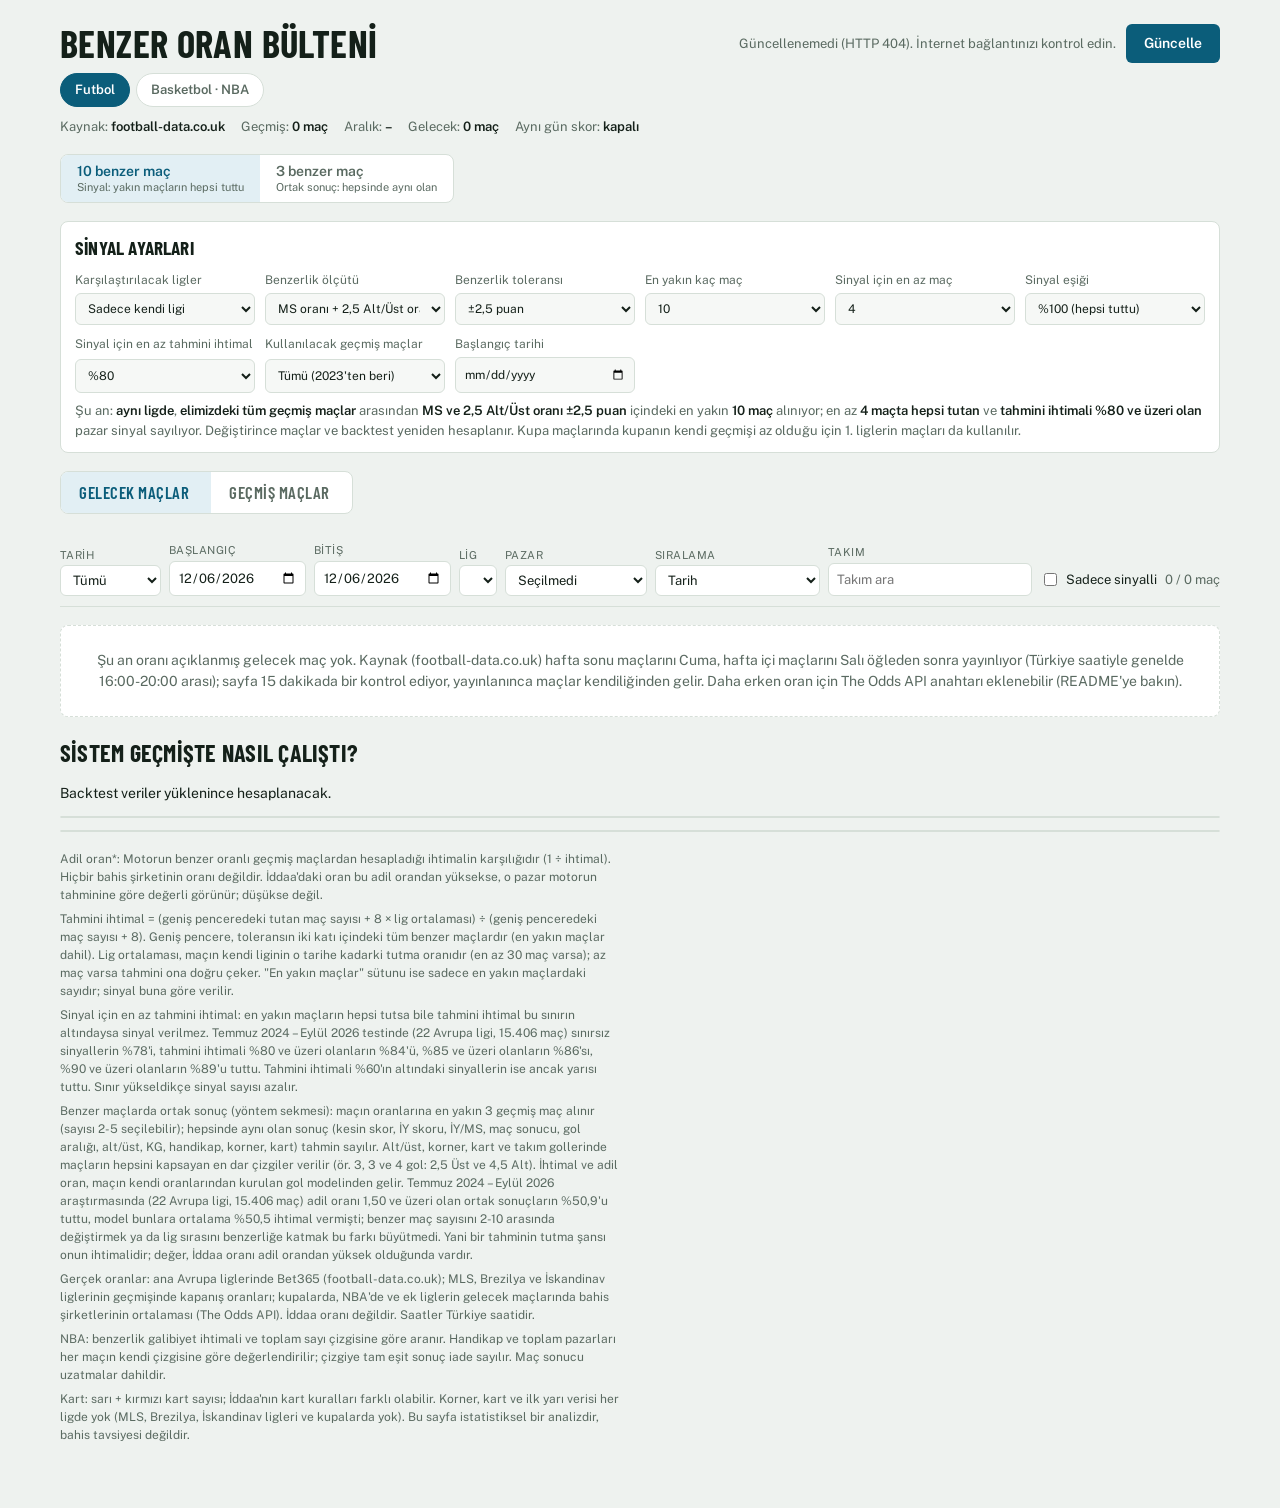
==== commit b7621fb0: "Güncelleme: 15 dakikada bir, koşullu indirme, sonuç bekleyen maçlar, Brezilya Série A - İş akışı 15 " ====
--- a/v1.html
+++ b/v1.html
@@ -231,14 +231,14 @@
     SC3: "İskoçya League Two", D1: "Almanya Bundesliga", D2: "Almanya 2. Bundesliga", I1: "İtalya Serie A", I2: "İtalya Serie B",
     SP1: "İspanya La Liga", SP2: "İspanya La Liga 2", F1: "Fransa Ligue 1", F2: "Fransa Ligue 2", N1: "Hollanda Eredivisie",
     B1: "Belçika Pro Lig", P1: "Portekiz Liga", T1: "Türkiye Süper Lig", G1: "Yunanistan Süper Lig",
-    USA: "ABD MLS", SWE: "İsveç Allsvenskan", NOR: "Norveç Eliteserien", DNK: "Danimarka Superliga", FIN: "Finlandiya Veikkausliiga",
+    USA: "ABD MLS", SWE: "İsveç Allsvenskan", NOR: "Norveç Eliteserien", DNK: "Danimarka Superliga", FIN: "Finlandiya Veikkausliiga", BRA: "Brezilya Série A",
     CL: "Şampiyonlar Ligi", EL: "Avrupa Ligi", ECL: "Konferans Ligi", NBA: "NBA"
   };
   const ULKE = { E0: "ENG", E1: "ENG", E2: "ENG", E3: "ENG", EC: "ENG", SC0: "SCO", SC1: "SCO", SC2: "SCO", SC3: "SCO", D1: "GER", D2: "GER",
     I1: "ITA", I2: "ITA", SP1: "ESP", SP2: "ESP", F1: "FRA", F2: "FRA", N1: "NED", B1: "BEL", P1: "POR", T1: "TUR", G1: "GRE",
-    USA: "USA", SWE: "SWE", NOR: "NOR", DNK: "DNK", FIN: "FIN", CL: "EUR", EL: "EUR", ECL: "EUR" };
+    USA: "USA", SWE: "SWE", NOR: "NOR", DNK: "DNK", FIN: "FIN", BRA: "BRA", CL: "EUR", EL: "EUR", ECL: "EUR" };
   const SEVIYE = { E0: 1, E1: 2, E2: 3, E3: 4, EC: 5, SC0: 1, SC1: 2, SC2: 3, SC3: 4, D1: 1, D2: 2, I1: 1, I2: 2, SP1: 1, SP2: 2,
-    F1: 1, F2: 2, N1: 1, B1: 1, P1: 1, T1: 1, G1: 1, USA: 1, SWE: 1, NOR: 1, DNK: 1, FIN: 1, CL: 1, EL: 1, ECL: 1 };
+    F1: 1, F2: 2, N1: 1, B1: 1, P1: 1, T1: 1, G1: 1, USA: 1, SWE: 1, NOR: 1, DNK: 1, FIN: 1, BRA: 1, CL: 1, EL: 1, ECL: 1 };
   const KUPA = new Set(["CL", "EL", "ECL"]);
   const OK_AD = ["Bet365", "Piyasa ortalaması", "Pinnacle", "En yüksek oran", "Pinnacle (kapanış)", "Piyasa ortalaması (kapanış)", "Bahis şirketleri ortalaması"];
 
@@ -324,7 +324,7 @@
   ];
   function sporKur(ad, pazarlar) {
     const PZ = {}; pazarlar.forEach((p, i) => PZ[p[0]] = { label: p[1], grup: p[2], i });
-    return { ad, PAZARLAR: pazarlar, PZ, P: pazarlar.length, TUM: [], GRUP: {}, FIK: [], ONEK: {}, HAVUZ: {}, SON_GUN: 0, ILK_GUN: 0, GECICI_SAY: 0 };
+    return { ad, PAZARLAR: pazarlar, PZ, P: pazarlar.length, TUM: [], GRUP: {}, FIK: [], BEK: [], ONEK: {}, HAVUZ: {}, SON_GUN: 0, ILK_GUN: 0, GECICI_SAY: 0 };
   }
   const SP = { futbol: sporKur("futbol", FUTBOL_PAZARLAR), nba: sporKur("nba", NBA_PAZARLAR) };
   const sporOf = m => m.lig === "NBA" ? SP.nba : SP.futbol;
@@ -368,7 +368,7 @@
     return sVektor(m);
   }
   const mKey = m => m.lig + "|" + m.gun + "|" + m.ev + "|" + m.dep;
-  let OLUSTURMA = null, ODDS_API = null, MODEL = null;
+  let OLUSTURMA = null, ODDS_API = null, MODEL = null, AYNI_GUN = false;
   // Yeni sürümün gol modeli değerleri (veri.json'da varsa): beklenen ev/dep golü, korner ve kart ortalaması
   const sayiMi = x => typeof x === "number" && isFinite(x);
   function mdlEkle(m, r, i) {
@@ -387,6 +387,9 @@
     F.GECICI_SAY = gec.length; gec.forEach(m => { F.TUM.push(m); var_.add(mKey(m)); });
     F.FIK = (V.f || []).map(r => mdlEkle(mac(L[r[0]], r[1], r[2], T[r[3]], T[r[4]], r[5] / 100, r[6] / 100, r[7] / 100, o(r[8]), o(r[9]),
       null, null, null, null, false, r[10]), r, 11)).filter(m => !var_.has(mKey(m)));
+    F.BEK = (V.b || []).map(r => { const m = mdlEkle(mac(L[r[0]], r[1], r[2], T[r[3]], T[r[4]], r[5] / 100, r[6] / 100, r[7] / 100, o(r[8]), o(r[9]),
+      null, null, null, null, false, r[10]), r, 11); m.bekliyor = true; return m; }).filter(m => !var_.has(mKey(m)));
+    AYNI_GUN = V.ayni_gun_sonuc === true;
     const nb = V.nba || { m: [], f: [] };
     N.TUM = nb.m.map(r => nbaMac(r[0], r[1], T[r[2]], T[r[3]], r[6], r[7], r[8], r[9], r[10], r[11], r[12], r[13], [r[4], r[5]]));
     N.FIK = nb.f.map(r => nbaMac(r[0], r[1], T[r[2]], T[r[3]], r[4], r[5], r[6], r[7], r[8], r[9], r[10], r[11], null));
@@ -709,7 +712,7 @@
   }
   function listeHazirla() {
     const bas = isoGun($("f-bas").value), bit = isoGun($("f-bit").value);
-    const kaynak = gorunum === "g" ? C.FIK.filter(m => m.gun >= bugun) : C.TUM;
+    const kaynak = gorunum === "g" ? C.FIK.filter(m => m.gun >= bugun) : C.TUM.concat(C.BEK.filter(m => m.gun < bugun));
     const sec = kaynak.filter(m => (bas == null || m.gun >= bas) && (bit == null || m.gun <= bit));
     VIEW = sec.map(t => Object.assign({ t }, analizAl(t)));
     $("n-g").textContent = C.FIK.filter(m => m.gun >= bugun).length || "";
@@ -718,6 +721,9 @@
     fl.value = [...fl.options].some(o => o.value === s) ? s : "";
     const b = $("banner"), mesaj = [];
     if (gorunum === "p") mesaj.push("Geçmiş maçlarda her maç, sadece o maçtan önce oynanmış maçlarla analiz edilir. Sinyal etiketleri gerçek sonuca göre yeşil (tuttu) ya da kırmızı (tutmadı).");
+    const bek = gorunum === "p" ? VIEW.filter(v => v.t.bekliyor).length : 0;
+    if (bek) mesaj.push(bek + " maçın sonucu henüz kaynakta yok (\"sonuç bekleniyor\"); maç öncesi analizleri görünüyor. football-data.co.uk sonuçları genelde 1-4 gün içinde ekliyor" +
+      (AYNI_GUN ? "; büyük liglerde skor aynı gün football-data.org'dan geliyor." : ". Büyük liglerde aynı gün skor için football-data.org anahtarı eklenebilir (README'ye bakın)."));
     if (C.ad === "nba" && C.TUM.length < 300) mesaj.push("NBA geçmişi birikiyor: şu an " + binlik(C.TUM.length) + " maç var. Oranlar ve skorlar her gün kaydediliyor; benzer maç sayısı arttıkça analiz anlam kazanır.");
     b.hidden = !mesaj.length; b.textContent = mesaj.join(" ");
     ciz();
@@ -802,6 +808,7 @@
     const tt = el("span", "teams", f.ev + " – " + f.dep);
     if (f.ms) tt.append(el("span", "res", f.ms.join("-") + (f.iy ? " (İY " + f.iy.join("-") + ")" : "")));
     if (f.gecici) tt.append(el("span", "gec", "geçici"));
+    if (f.bekliyor) tt.append(el("span", "gec", "sonuç bekleniyor"));
     btn.append(tt, oranKutulari(f));
     const sp = seciliPazar();
     if (sp) {
@@ -859,7 +866,8 @@
       return C.TUM.length ? "Seçili tarih aralığında maç yok." : "Henüz sonucu kaydedilmiş NBA maçı yok. Oynanan maçlar her gün eklenecek.";
     }
     if (gorunum === "g") return C.FIK.some(m => m.gun >= bugun) ? "Seçili tarih aralığında oranı açıklanmış maç yok." :
-      "Şu an oranı açıklanmış gelecek maç yok. football-data.co.uk hafta sonu maçlarını Cuma, hafta içi maçlarını Salı öğleden sonra yayınlıyor; kupalar ve ek ligler The Odds API'den günde bir kez gelir.";
+      "Şu an oranı açıklanmış gelecek maç yok. Kaynak (football-data.co.uk) hafta sonu maçlarını Cuma, hafta içi maçlarını Salı öğleden sonra yayınlıyor (Türkiye saatiyle genelde 16:00-20:00 arası); sayfa 15 dakikada bir kontrol ediyor, yayınlanınca maçlar kendiliğinden gelir." +
+      (ODDS_API && ODDS_API.aktif ? "" : " Daha erken oran için The Odds API anahtarı eklenebilir (README'ye bakın).");
     return "Seçili tarih aralığında maç yok.";
   }
   function ciz() {
@@ -1008,6 +1016,7 @@
     const tt = el("span", "teams", f.ev + " – " + f.dep);
     if (f.ms) tt.append(el("span", "res", f.ms.join("-") + (f.iy ? " (İY " + f.iy.join("-") + ")" : "")));
     if (f.gecici) tt.append(el("span", "gec", "geçici"));
+    if (f.bekliyor) tt.append(el("span", "gec", "sonuç bekleniyor"));
     btn.append(tt, oranKutulari(f), el("span", "pick-bos"));
     const ch = el("div", "chips"), gos = ucGoster(v);
     if (v.benzer.length < A.uc) ch.append(el("span", "chip none", "Yeterli benzer maç yok"));
@@ -1194,6 +1203,8 @@
     const kaynak = C.ad === "nba" ? "The Odds API" : "football-data.co.uk" + (ODDS_API && ODDS_API.aktif ? " + The Odds API" : "");
     const satir = [["Kaynak", kaynak], ["Geçmiş", binlik(C.TUM.length) + " maç"], ["Aralık", C.TUM.length ? kisaTarih(C.ILK_GUN) + " – " + kisaTarih(C.SON_GUN) : "–"], ["Gelecek", fs + " maç"]];
     if (C.GECICI_SAY) satir.push(["Geçici sonuç", C.GECICI_SAY + " maç"]);
+    if (C.BEK.length) satir.push(["Sonuç bekleyen", C.BEK.length + " maç"]);
+    if (C.ad === "futbol") satir.push(["Aynı gün skor", AYNI_GUN ? "açık (football-data.org)" : "kapalı"]);
     if (ODDS_API && ODDS_API.aktif && ODDS_API.kalan != null) satir.push(["The Odds API kalan kredi", String(ODDS_API.kalan)]);
     if (ODDS_API && ODDS_API.hata) satir.push(["The Odds API", "hata: " + ODDS_API.hata]);
     satir.forEach(([k, v]) => { const s = el("span"); s.append(k + ": ", el("b", null, v)); meta.append(s); });
@@ -1230,9 +1241,9 @@
     "Tahmini ihtimal = (geniş penceredeki tutan maç sayısı + 8 × lig ortalaması) ÷ (geniş penceredeki maç sayısı + 8). Geniş pencere, toleransın iki katı içindeki tüm benzer maçlardır (en yakın maçlar dahil). Lig ortalaması, maçın kendi liginin o tarihe kadarki tutma oranıdır (en az 30 maç varsa); az maç varsa tahmini ona doğru çeker. \"En yakın maçlar\" sütunu ise sadece en yakın maçlardaki sayıdır; sinyal buna göre verilir.",
     "Sinyal için en az tahmini ihtimal: en yakın maçların hepsi tutsa bile tahmini ihtimal bu sınırın altındaysa sinyal verilmez. Temmuz 2024 – Eylül 2026 testinde (22 Avrupa ligi, 15.406 maç) sınırsız sinyallerin %78'i, tahmini ihtimali %80 ve üzeri olanların %84'ü, %85 ve üzeri olanların %86'sı, %90 ve üzeri olanların %89'u tuttu. Tahmini ihtimali %60'ın altındaki sinyallerin ise ancak yarısı tuttu. Sınır yükseldikçe sinyal sayısı azalır.",
     "Benzer maçlarda ortak sonuç (yöntem sekmesi): maçın oranlarına en yakın 3 geçmiş maç alınır (sayısı 2-5 seçilebilir); hepsinde aynı olan sonuç (kesin skor, İY skoru, İY/MS, maç sonucu, gol aralığı, alt/üst, KG, handikap, korner, kart) tahmin sayılır. Alt/üst, korner, kart ve takım gollerinde maçların hepsini kapsayan en dar çizgiler verilir (ör. 3, 3 ve 4 gol: 2,5 Üst ve 4,5 Alt). İhtimal ve adil oran, maçın kendi oranlarından kurulan gol modelinden gelir. Temmuz 2024 – Eylül 2026 araştırmasında (22 Avrupa ligi, 15.406 maç) adil oranı 1,50 ve üzeri olan ortak sonuçların %50,9'u tuttu, model bunlara ortalama %50,5 ihtimal vermişti; benzer maç sayısını 2-10 arasında değiştirmek ya da lig sırasını benzerliğe katmak bu farkı büyütmedi. Yani bir tahminin tutma şansı onun ihtimalidir; değer, İddaa oranı adil orandan yüksek olduğunda vardır.",
-    "Gerçek oranlar: ana Avrupa liglerinde Bet365 (football-data.co.uk); MLS ve İskandinav liglerinin geçmişinde kapanış oranları; kupalarda, NBA'de ve ek liglerin gelecek maçlarında bahis şirketlerinin ortalaması (The Odds API). İddaa oranı değildir. Saatler Türkiye saatidir.",
+    "Gerçek oranlar: ana Avrupa liglerinde Bet365 (football-data.co.uk); MLS, Brezilya ve İskandinav liglerinin geçmişinde kapanış oranları; kupalarda, NBA'de ve ek liglerin gelecek maçlarında bahis şirketlerinin ortalaması (The Odds API). İddaa oranı değildir. Saatler Türkiye saatidir.",
     "NBA: benzerlik galibiyet ihtimali ve toplam sayı çizgisine göre aranır. Handikap ve toplam pazarları her maçın kendi çizgisine göre değerlendirilir; çizgiye tam eşit sonuç iade sayılır. Maç sonucu uzatmalar dahildir.",
-    "Kart: sarı + kırmızı kart sayısı; İddaa'nın kart kuralları farklı olabilir. Korner, kart ve ilk yarı verisi her ligde yok (MLS, İskandinav ligleri ve kupalarda yok). Bu sayfa istatistiksel bir analizdir, bahis tavsiyesi değildir."
+    "Kart: sarı + kırmızı kart sayısı; İddaa'nın kart kuralları farklı olabilir. Korner, kart ve ilk yarı verisi her ligde yok (MLS, Brezilya, İskandinav ligleri ve kupalarda yok). Bu sayfa istatistiksel bir analizdir, bahis tavsiyesi değildir."
   ].forEach(t => $("foot").append(el("p", null, t)));
 
   { const ft = $("f-tur"); ft.append(new Option("Tümü", "")); UC_TUR.forEach(k => ft.append(new Option(k, k))); }
